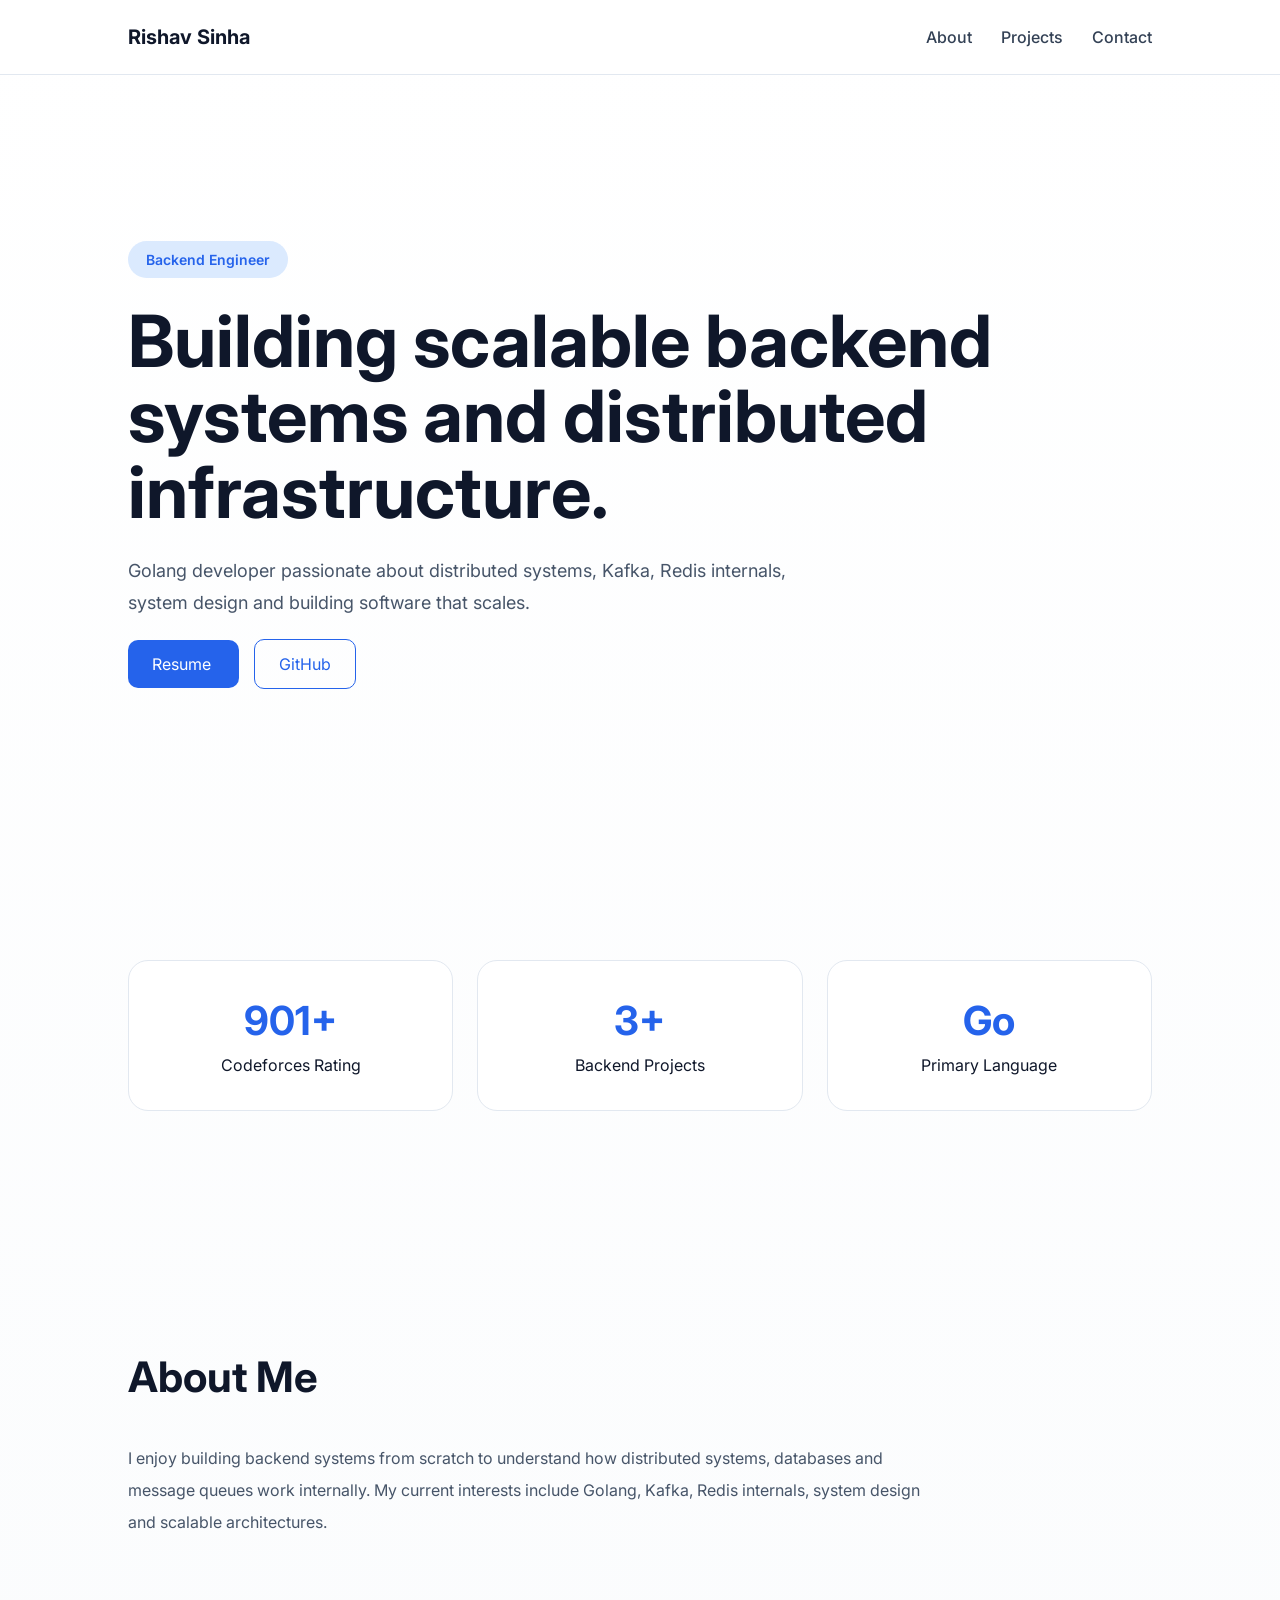
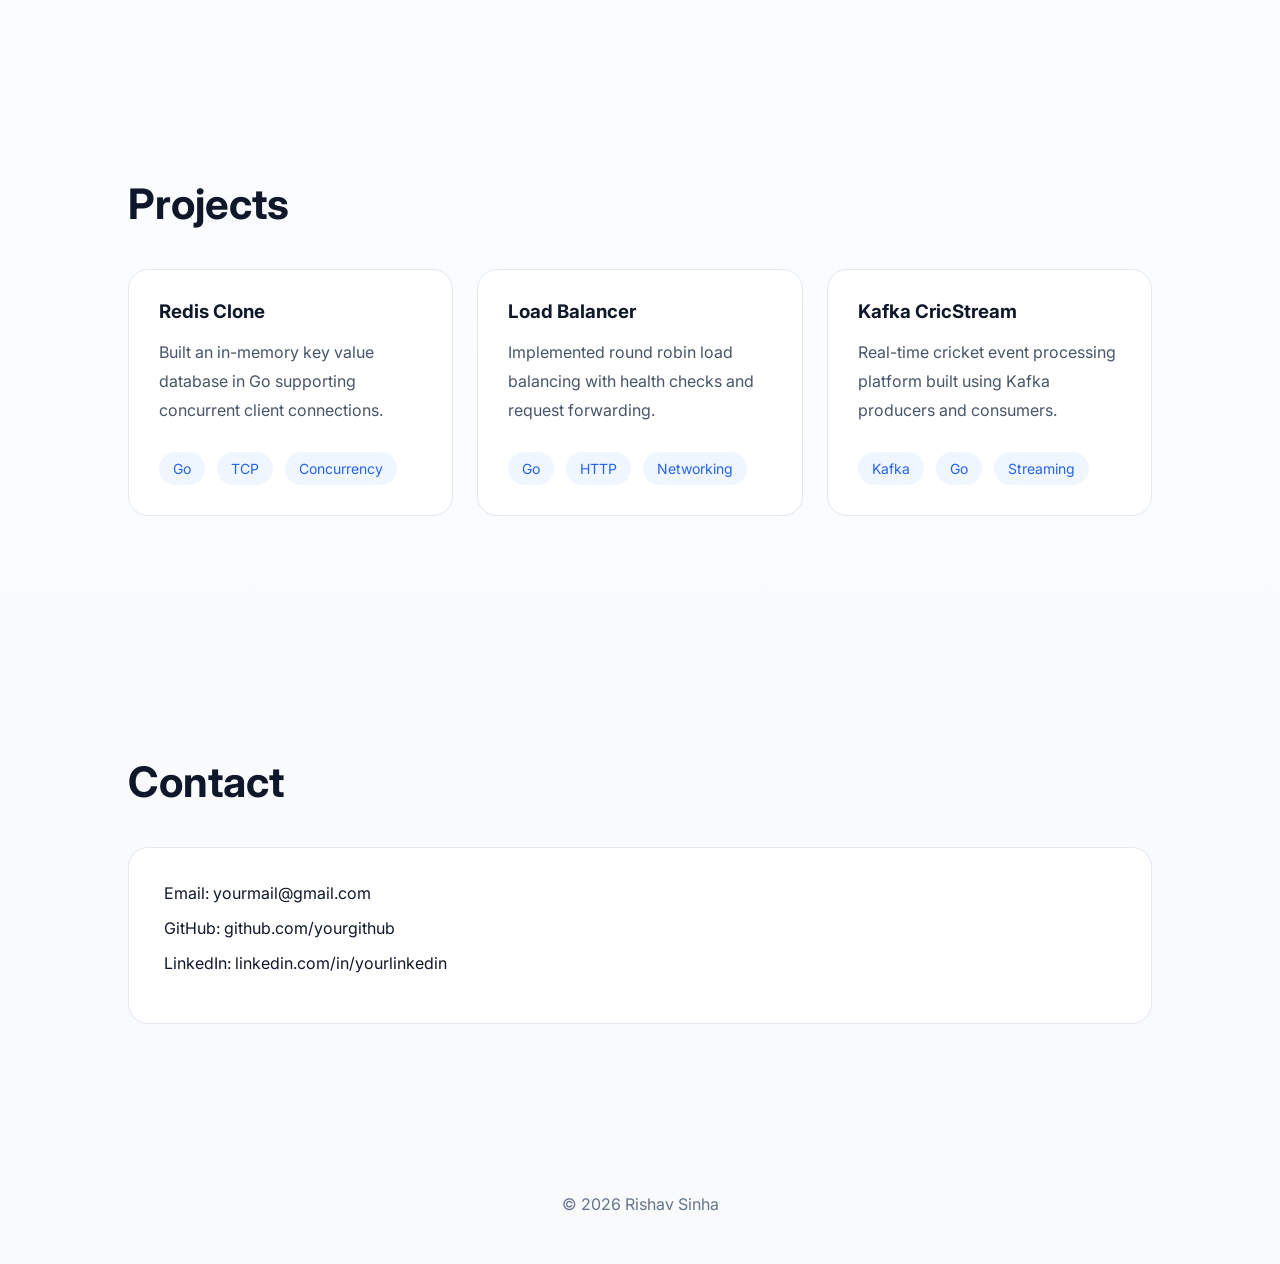
==== index.html @ 4cbdc3ea "Add base portfolio design" ====
<!DOCTYPE html>
<html lang="en">

<head>
    <meta charset="UTF-8">
    <meta name="viewport" content="width=device-width, initial-scale=1.0">

    <title>Rishav Sinha | Backend Engineer</title>

    <link rel="stylesheet" href="style.css">

    <link href="https://fonts.googleapis.com/css2?family=Inter:wght@300;400;500;600;700;800&display=swap"
        rel="stylesheet">
</head>

<body>

    <nav>
        <div class="logo">
            Rishav Sinha
        </div>

        <div class="nav-links">
            <a href="#about">About</a>
            <a href="#projects">Projects</a>
            <a href="#contact">Contact</a>
        </div>
    </nav>

    <section class="hero">

        <div class="badge">
            Backend Engineer
        </div>

        <h1>
            Building scalable backend systems and distributed infrastructure.
        </h1>

        <p>
            Golang developer passionate about distributed systems,
            Kafka, Redis internals, system design and building
            software that scales.
        </p>

        <div class="hero-buttons">

            <a href="resume.pdf" target="_blank" class="primary-btn">
                Resume
            </a>

            <a href="https://github.com/YOUR_GITHUB" target="_blank" class="secondary-btn">
                GitHub
            </a>

        </div>

    </section>

    <section class="stats">

        <div class="stat-card">
            <h3>901+</h3>
            <p>Codeforces Rating</p>
        </div>

        <div class="stat-card">
            <h3>3+</h3>
            <p>Backend Projects</p>
        </div>

        <div class="stat-card">
            <h3>Go</h3>
            <p>Primary Language</p>
        </div>

    </section>

    <section id="about">

        <h2>About Me</h2>

        <p class="section-text">

            I enjoy building backend systems from scratch to understand
            how distributed systems, databases and message queues work
            internally.

            My current interests include Golang, Kafka,
            Redis internals, system design and scalable architectures.

        </p>

    </section>

    <section id="projects">

        <h2>Projects</h2>

        <div class="projects-grid">

            <div class="project">

                <h3>Redis Clone</h3>

                <p>
                    Built an in-memory key value database in Go
                    supporting concurrent client connections.
                </p>

                <div class="tags">
                    <span>Go</span>
                    <span>TCP</span>
                    <span>Concurrency</span>
                </div>

            </div>

            <div class="project">

                <h3>Load Balancer</h3>

                <p>
                    Implemented round robin load balancing with
                    health checks and request forwarding.
                </p>

                <div class="tags">
                    <span>Go</span>
                    <span>HTTP</span>
                    <span>Networking</span>
                </div>

            </div>

            <div class="project">

                <h3>Kafka CricStream</h3>

                <p>
                    Real-time cricket event processing platform
                    built using Kafka producers and consumers.
                </p>

                <div class="tags">
                    <span>Kafka</span>
                    <span>Go</span>
                    <span>Streaming</span>
                </div>

            </div>

        </div>

    </section>

    <section id="contact">

        <h2>Contact</h2>

        <div class="contact-box">

            <p>Email: yourmail@gmail.com</p>

            <p>
                GitHub:
                github.com/yourgithub
            </p>

            <p>
                LinkedIn:
                linkedin.com/in/yourlinkedin
            </p>

        </div>

    </section>

    <footer>

        <p>
            © 2026 Rishav Sinha
        </p>

    </footer>

    <script src="script.js"></script>

</body>

</html>
---- style.css ----
*{
    margin:0;
    padding:0;
    box-sizing:border-box;
}

html{
    scroll-behavior:smooth;
}

body{
    font-family:'Inter',sans-serif;

    background:
    linear-gradient(
        180deg,
        #ffffff 0%,
        #f8fafc 100%
    );

    color:#0f172a;
}

/* NAVBAR */

nav{
    display:flex;
    justify-content:space-between;
    align-items:center;

    padding:25px 10%;

    background:white;

    border-bottom:1px solid #e2e8f0;

    position:sticky;
    top:0;

    z-index:100;
}

.logo{
    font-size:20px;
    font-weight:700;
}

.nav-links a{
    text-decoration:none;
    color:#334155;

    margin-left:25px;

    font-weight:500;
}

.nav-links a:hover{
    color:#2563eb;
}

/* HERO */

.hero{
    min-height:85vh;

    display:flex;
    flex-direction:column;
    justify-content:center;

    padding:0 10%;
}

.badge{
    width:fit-content;

    background:#dbeafe;

    color:#2563eb;

    padding:10px 18px;

    border-radius:999px;

    font-size:14px;

    font-weight:600;
}

.hero h1{
    font-size:72px;

    line-height:1.05;

    max-width:900px;

    margin-top:25px;
}

.hero p{
    margin-top:25px;

    max-width:700px;

    line-height:1.8;

    color:#475569;

    font-size:18px;
}

.hero-buttons{
    margin-top:35px;
}

.primary-btn{
    text-decoration:none;

    background:#2563eb;

    color:white;

    padding:14px 24px;

    border-radius:10px;

    margin-right:15px;
}

.primary-btn:hover{
    background:#1d4ed8;
}

.secondary-btn{
    text-decoration:none;

    color:#2563eb;

    border:1px solid #2563eb;

    padding:14px 24px;

    border-radius:10px;
}

/* SECTIONS */

section{
    padding:120px 10%;
}

h2{
    font-size:42px;

    margin-bottom:40px;
}

.section-text{
    max-width:800px;

    line-height:2;

    color:#475569;
}

/* STATS */

.stats{
    display:grid;

    grid-template-columns:
    repeat(auto-fit,minmax(250px,1fr));

    gap:24px;
}

.stat-card{
    background:white;

    padding:35px;

    border-radius:20px;

    border:1px solid #e2e8f0;

    text-align:center;
}

.stat-card h3{
    font-size:40px;

    margin-bottom:10px;

    color:#2563eb;
}

/* PROJECTS */

.projects-grid{
    display:grid;

    grid-template-columns:
    repeat(auto-fit,minmax(320px,1fr));

    gap:24px;
}

.project{
    background:white;

    padding:30px;

    border-radius:20px;

    border:1px solid #e2e8f0;

    transition:.3s;
}

.project:hover{
    transform:translateY(-6px);

    box-shadow:
    0 20px 40px rgba(0,0,0,.08);
}

.project h3{
    margin-bottom:15px;
}

.project p{
    color:#475569;

    line-height:1.8;
}

.tags{
    margin-top:20px;
}

.tags span{
    display:inline-block;

    background:#eff6ff;

    color:#2563eb;

    padding:8px 14px;

    border-radius:999px;

    margin-right:8px;

    margin-top:8px;

    font-size:14px;
}

/* CONTACT */

.contact-box{
    background:white;

    border:1px solid #e2e8f0;

    border-radius:20px;

    padding:35px;
}

.contact-box p{
    margin-bottom:15px;
}

/* FOOTER */

footer{
    text-align:center;

    padding:50px;

    color:#64748b;
}
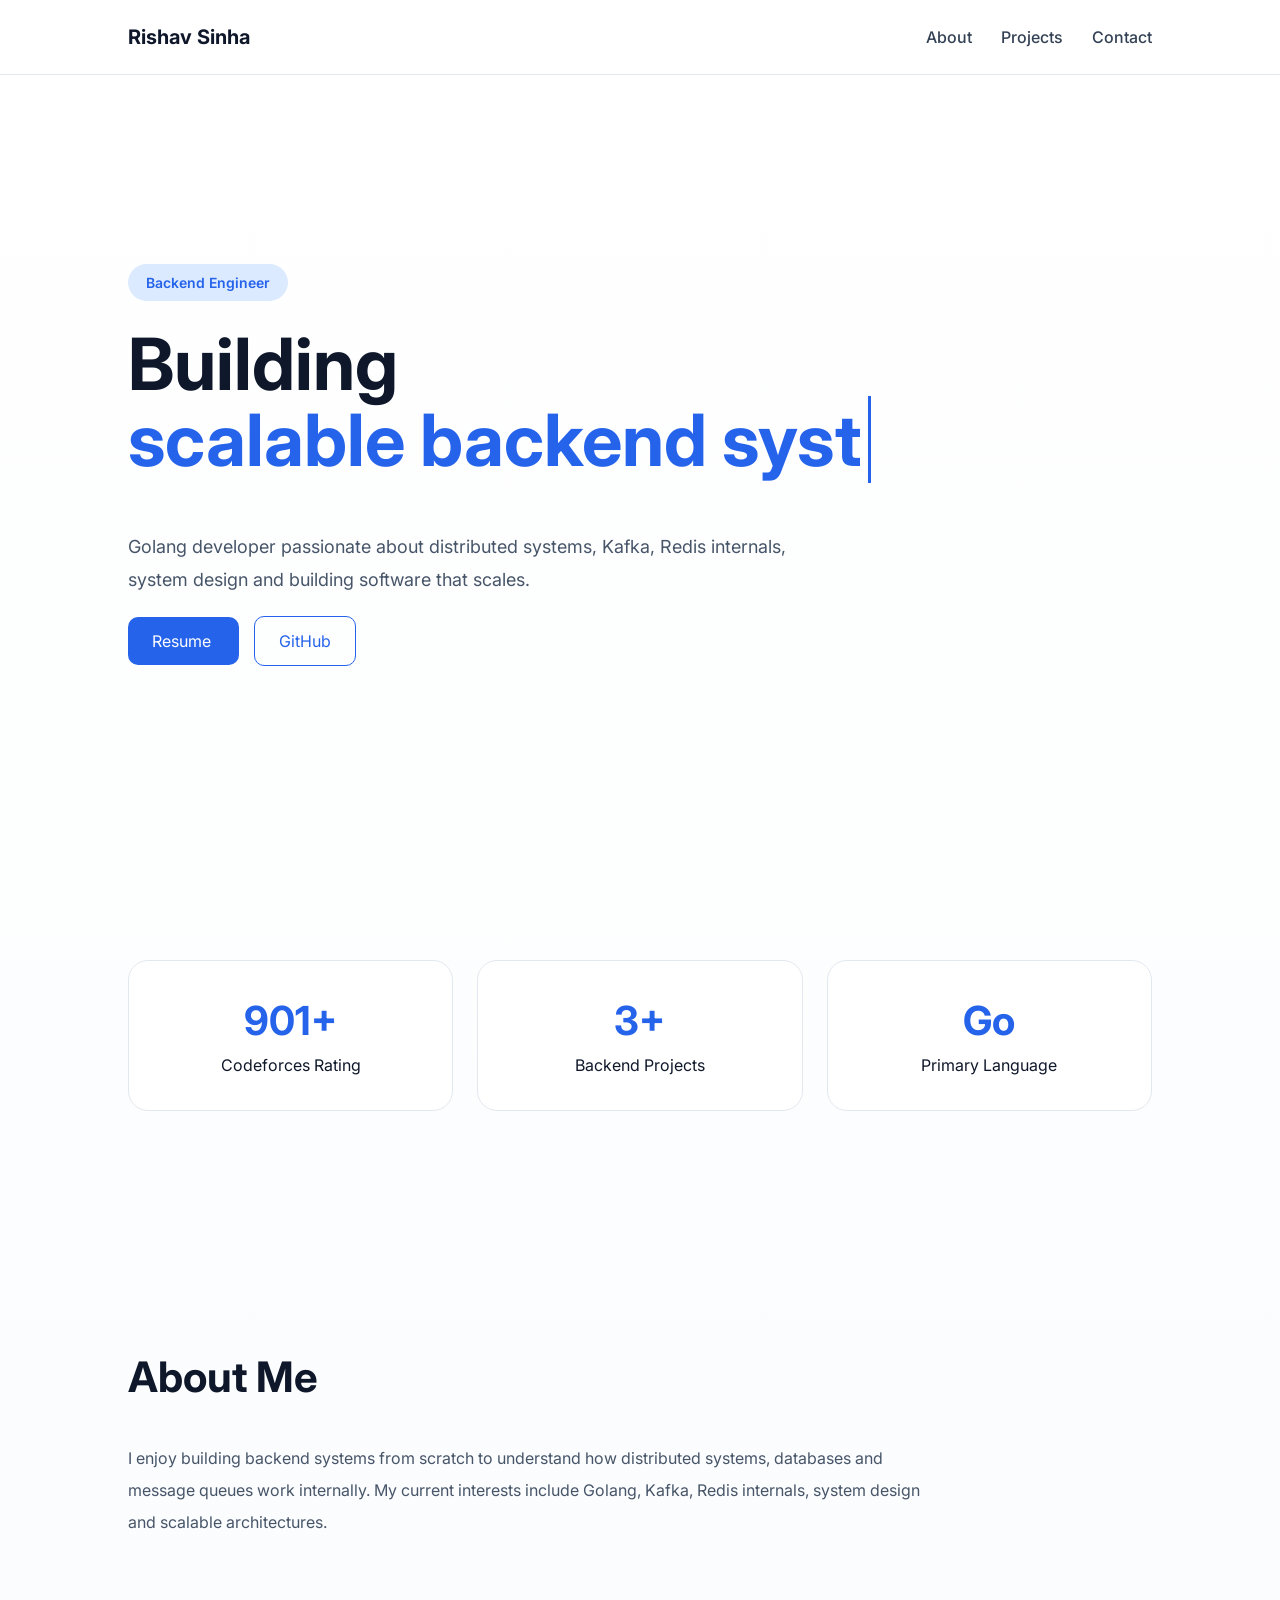
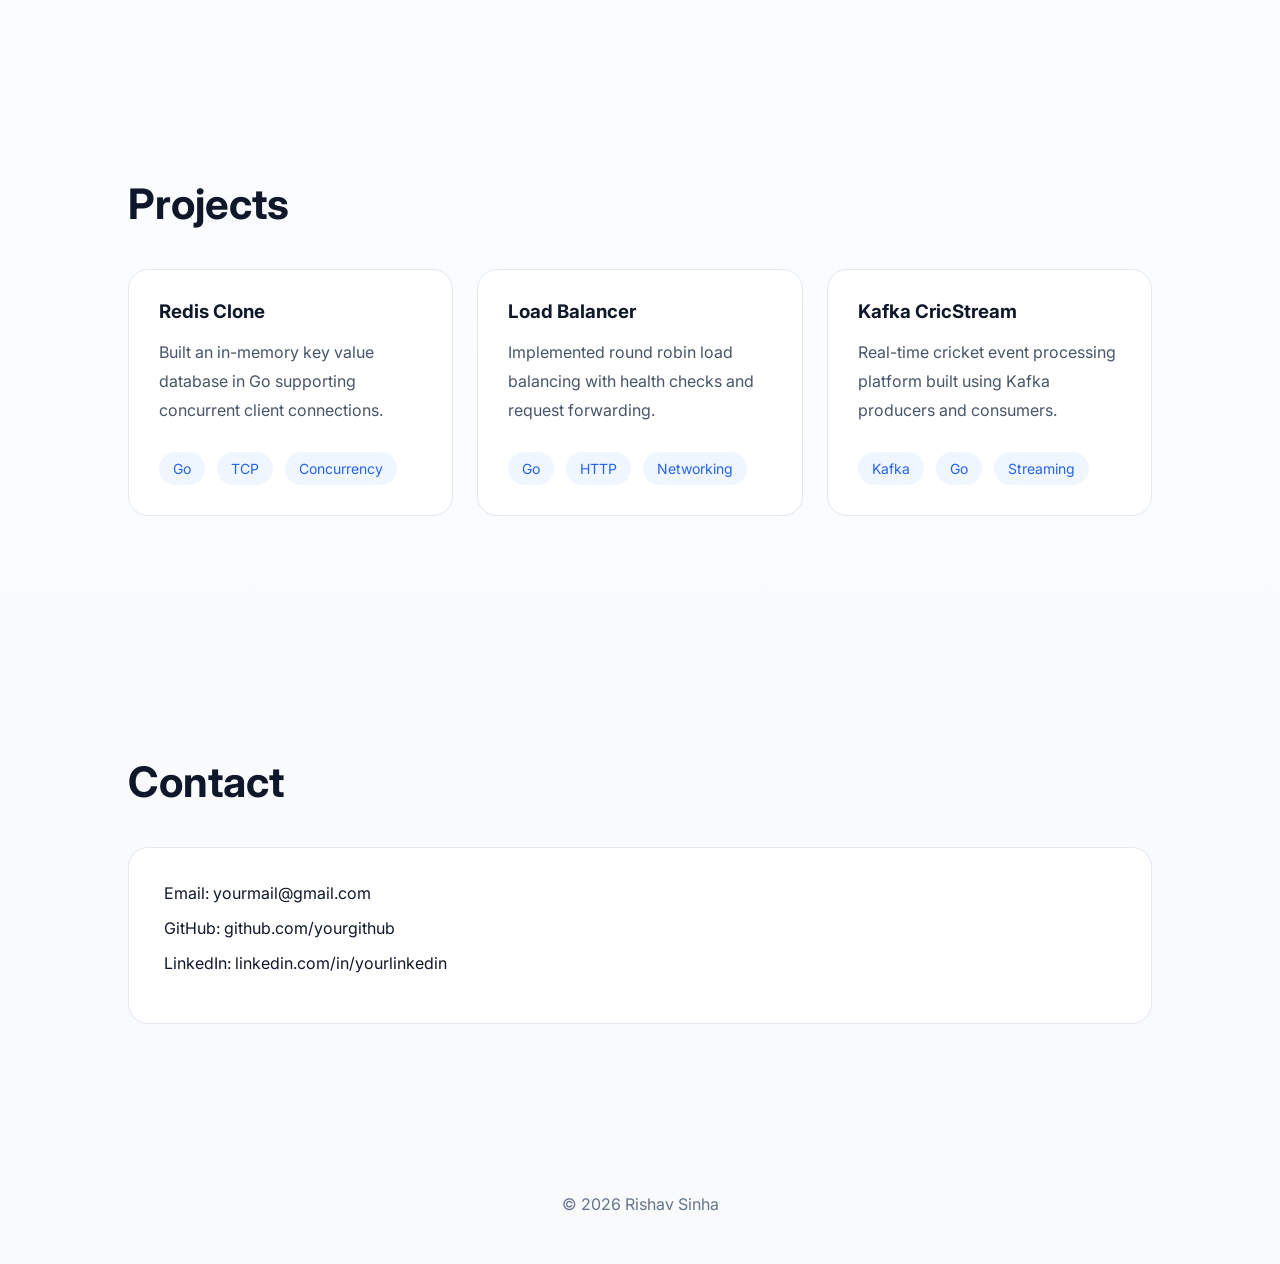
==== commit 6adff35d: "Add typing animations on the heading" ====
--- a/index.html
+++ b/index.html
@@ -16,6 +16,7 @@
 <body>
 
     <nav>
+
         <div class="logo">
             Rishav Sinha
         </div>
@@ -25,6 +26,7 @@
             <a href="#projects">Projects</a>
             <a href="#contact">Contact</a>
         </div>
+
     </nav>
 
     <section class="hero">
@@ -34,7 +36,9 @@
         </div>
 
         <h1>
-            Building scalable backend systems and distributed infrastructure.
+            Building
+            <br>
+            <span id="typing"></span>
         </h1>
 
         <p>
@@ -45,11 +49,15 @@
 
         <div class="hero-buttons">
 
-            <a href="resume.pdf" target="_blank" class="primary-btn">
+            <a href="resume.pdf"
+                target="_blank"
+                class="primary-btn">
                 Resume
             </a>
 
-            <a href="https://github.com/YOUR_GITHUB" target="_blank" class="secondary-btn">
+            <a href="https://github.com/YOUR_GITHUB"
+                target="_blank"
+                class="secondary-btn">
                 GitHub
             </a>
 
@@ -81,14 +89,12 @@
         <h2>About Me</h2>
 
         <p class="section-text">
-
             I enjoy building backend systems from scratch to understand
             how distributed systems, databases and message queues work
             internally.
 
             My current interests include Golang, Kafka,
             Redis internals, system design and scalable architectures.
-
         </p>
 
     </section>
--- a/style.css
+++ b/style.css
@@ -91,9 +91,27 @@
 
     line-height:1.05;
 
-    max-width:900px;
+    max-width:1000px;
 
     margin-top:25px;
+
+    min-height:180px;
+}
+
+#typing{
+    color:#2563eb;
+
+    border-right:3px solid #2563eb;
+
+    padding-right:6px;
+
+    animation:blink .7s infinite;
+}
+
+@keyframes blink{
+    50%{
+        border-color:transparent;
+    }
 }
 
 .hero p{
@@ -142,7 +160,7 @@
     border-radius:10px;
 }
 
-/* SECTIONS */
+/* SECTION */
 
 section{
     padding:120px 10%;
@@ -186,11 +204,11 @@
 }
 
 .stat-card h3{
+    color:#2563eb;
+
     font-size:40px;
 
     margin-bottom:10px;
-
-    color:#2563eb;
 }
 
 /* PROJECTS */
@@ -228,9 +246,9 @@
 }
 
 .project p{
+    line-height:1.8;
+
     color:#475569;
-
-    line-height:1.8;
 }
 
 .tags{
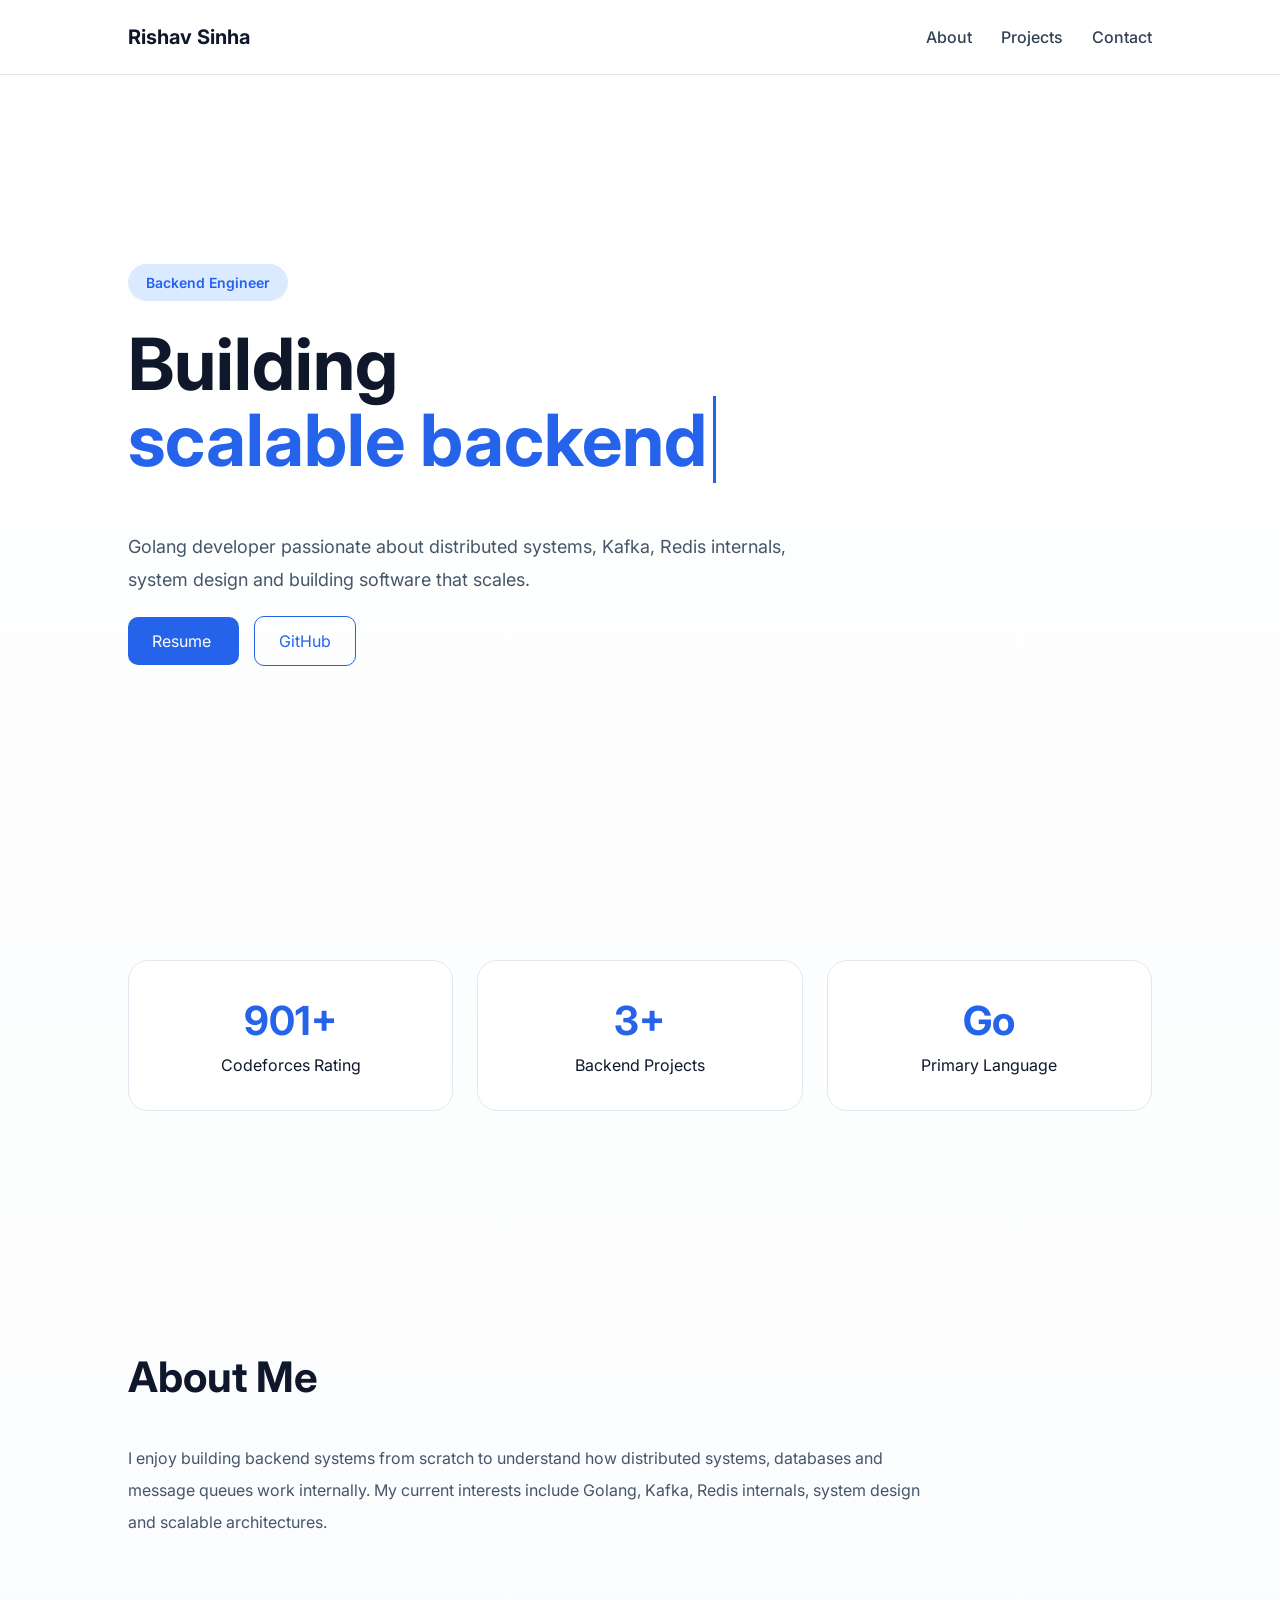
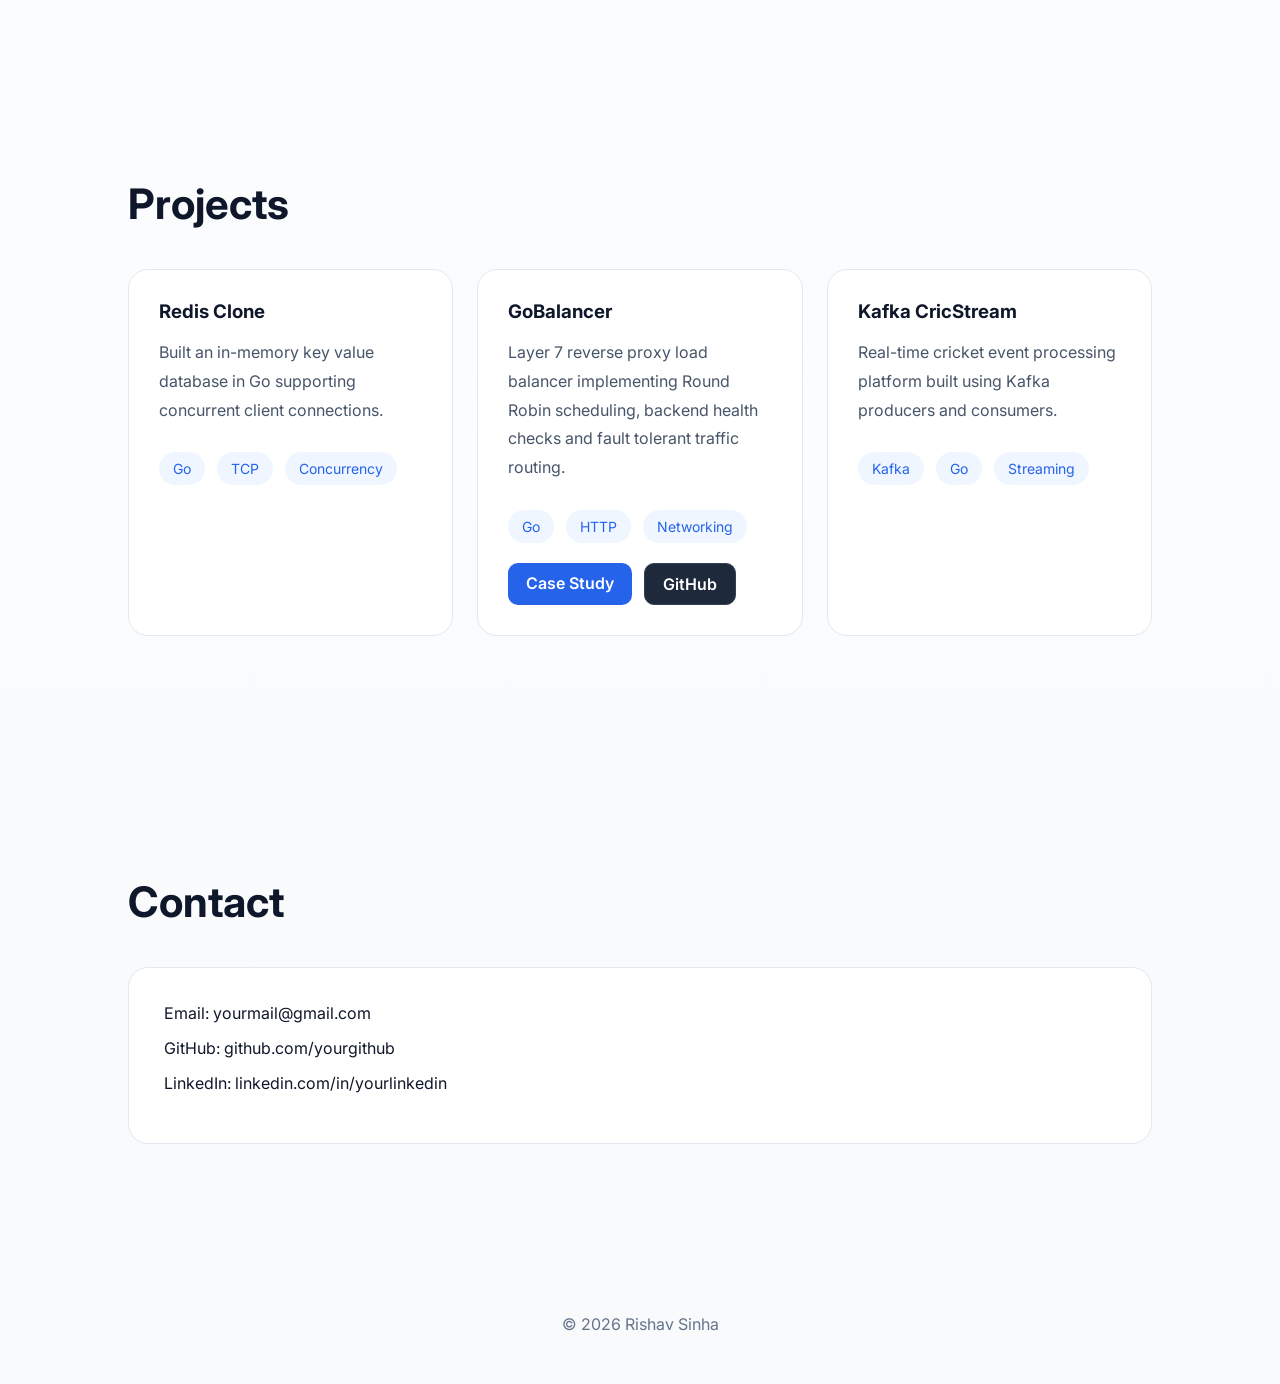
==== commit 652da1ae: "Add gobalancer initial description" ====
--- a/index.html
+++ b/index.html
@@ -124,19 +124,35 @@
 
             <div class="project">
 
-                <h3>Load Balancer</h3>
-
+                <h3>GoBalancer</h3>
+            
                 <p>
-                    Implemented round robin load balancing with
-                    health checks and request forwarding.
+                    Layer 7 reverse proxy load balancer implementing
+                    Round Robin scheduling, backend health checks and
+                    fault tolerant traffic routing.
                 </p>
-
+            
                 <div class="tags">
                     <span>Go</span>
                     <span>HTTP</span>
                     <span>Networking</span>
                 </div>
-
+            
+                <div class="project-buttons">
+            
+                    <a href="projects/gobalancer.html"
+                       class="project-btn">
+                        Case Study
+                    </a>
+            
+                    <a href="https://github.com/RishavSinha20/gobalancer"
+                       target="_blank"
+                       class="project-btn secondary">
+                        GitHub
+                    </a>
+            
+                </div>
+            
             </div>
 
             <div class="project">
--- a/style.css
+++ b/style.css
@@ -297,4 +297,74 @@
     padding:50px;
 
     color:#64748b;
+}
+.project-buttons{
+    display:flex;
+    gap:12px;
+    margin-top:20px;
+}
+
+.project-btn{
+    padding:10px 18px;
+    border-radius:10px;
+    text-decoration:none;
+    font-weight:600;
+    transition:0.3s;
+    background:#2563eb;
+    color:white;
+}
+
+.project-btn:hover{
+    transform:translateY(-2px);
+}
+
+.project-btn.secondary{
+    background:#1e293b;
+    border:1px solid #334155;
+}
+.architecture {
+    margin-top: 40px;
+    text-align: center;
+}
+
+.node {
+    display: inline-block;
+    padding: 16px 32px;
+    border-radius: 14px;
+    background: #f3f6ff;
+    margin: 10px;
+    font-weight: 600;
+}
+
+.arrow {
+    font-size: 2rem;
+    margin: 10px 0;
+}
+
+.backend-container {
+    display: flex;
+    justify-content: center;
+    gap: 20px;
+    flex-wrap: wrap;
+}
+
+.features-grid {
+    display: grid;
+    grid-template-columns: repeat(auto-fit,minmax(200px,1fr));
+    gap: 20px;
+    margin-top: 30px;
+}
+
+.feature-card {
+    padding: 20px;
+    background: #f3f6ff;
+    border-radius: 16px;
+    text-align: center;
+    font-weight: 600;
+}
+
+.flow {
+    max-width: 800px;
+    margin: 20px auto;
+    line-height: 2;
 }
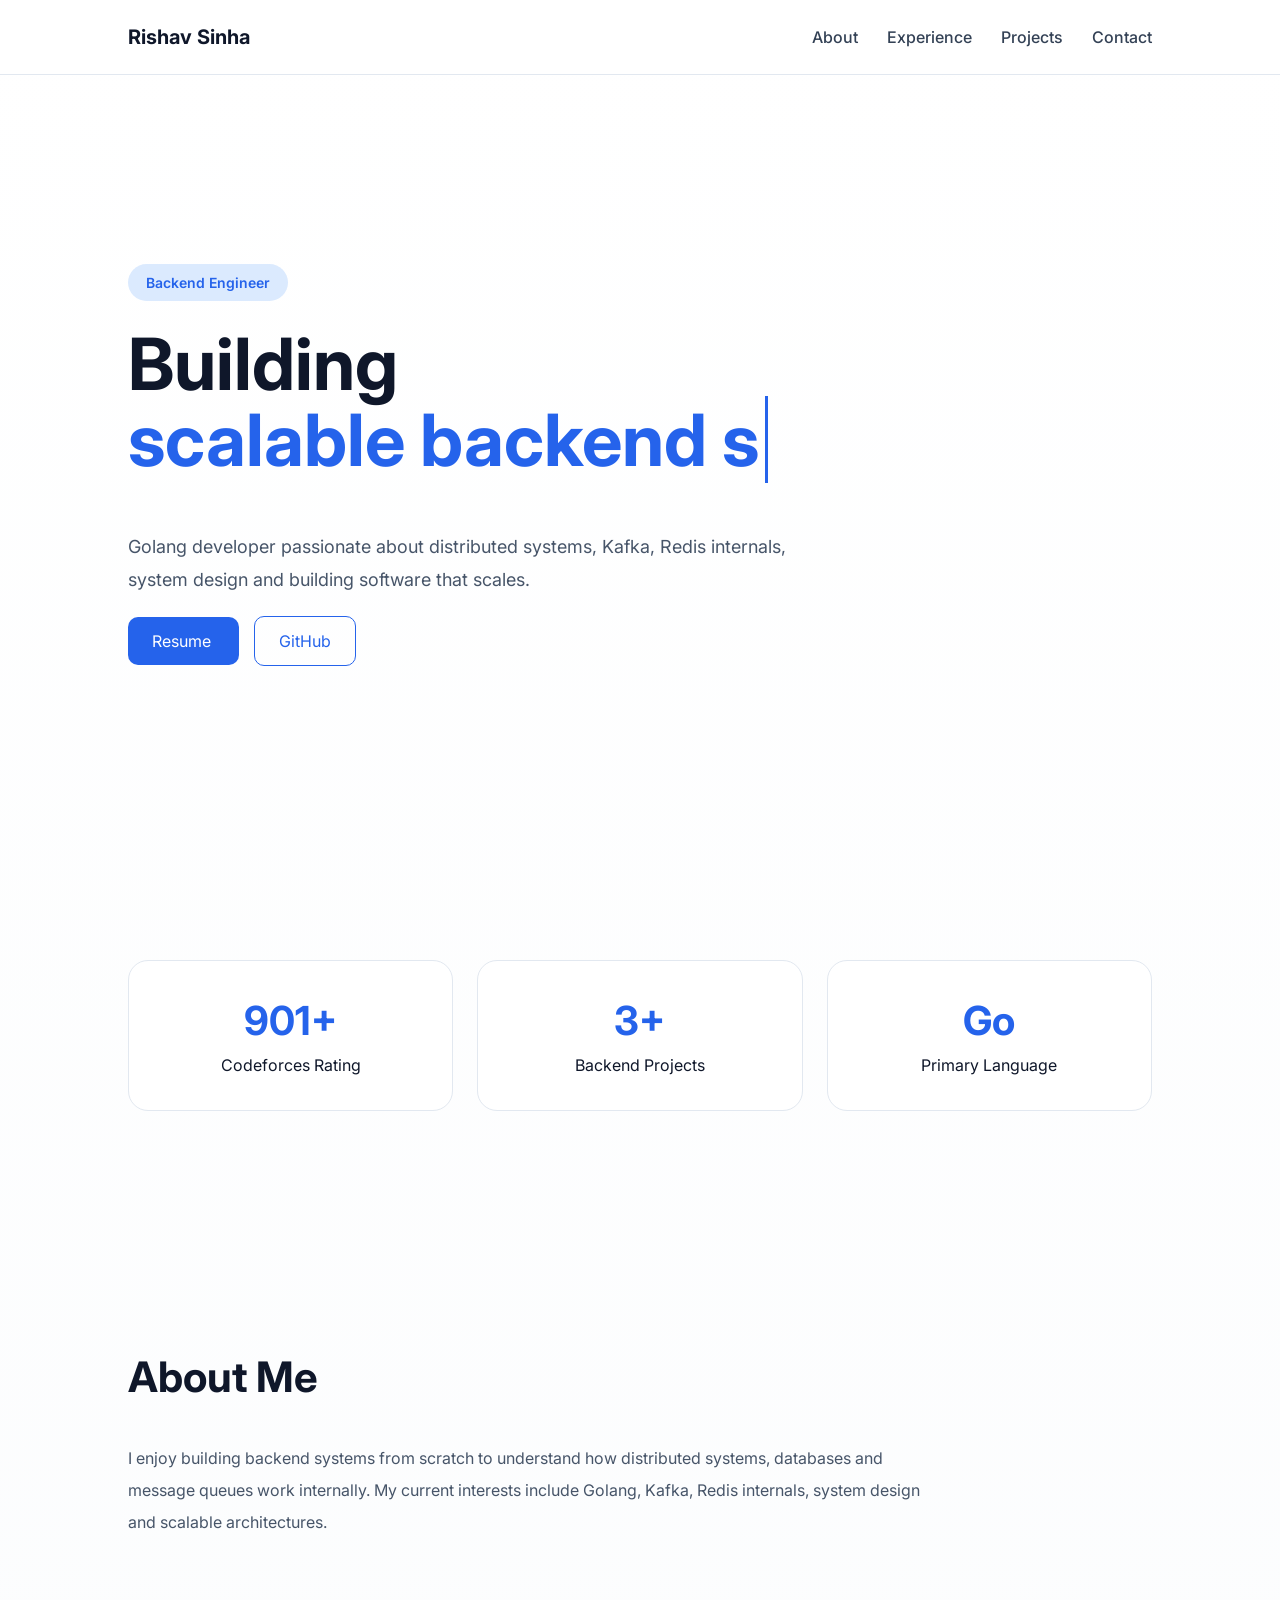
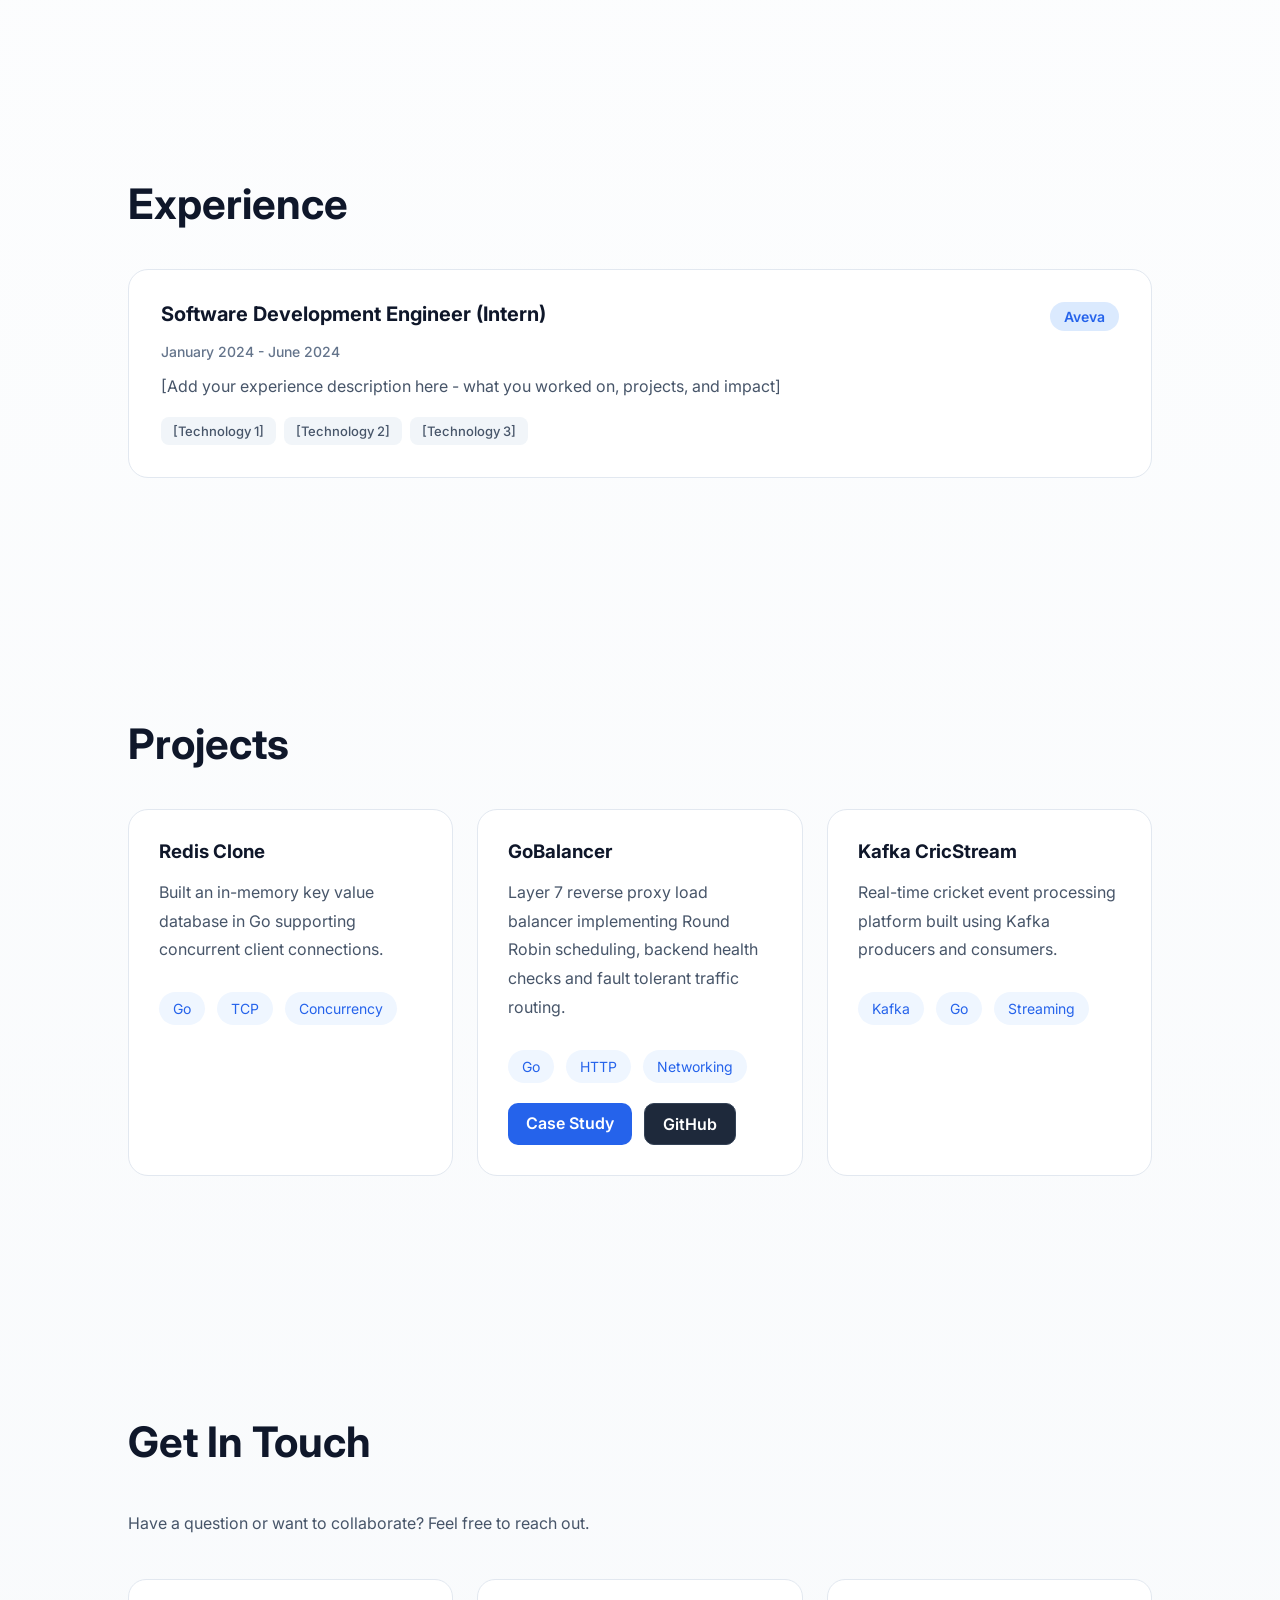
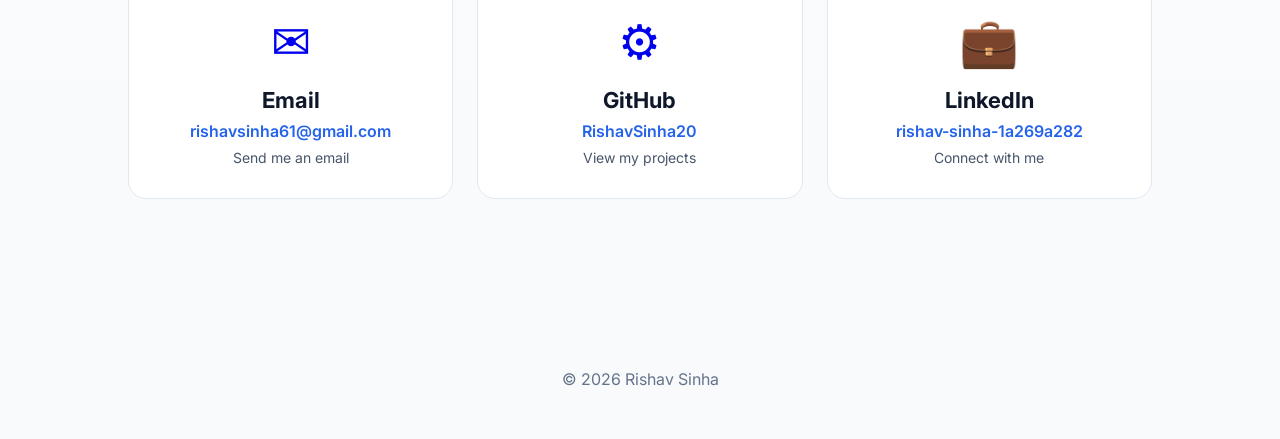
==== commit e54b6fb8: "Added case study enhancements" ====
--- a/index.html
+++ b/index.html
@@ -23,6 +23,7 @@
 
         <div class="nav-links">
             <a href="#about">About</a>
+            <a href="#experience">Experience</a>
             <a href="#projects">Projects</a>
             <a href="#contact">Contact</a>
         </div>
@@ -55,7 +56,7 @@
                 Resume
             </a>
 
-            <a href="https://github.com/YOUR_GITHUB"
+            <a href="https://github.com/RishavSinha20"
                 target="_blank"
                 class="secondary-btn">
                 GitHub
@@ -96,6 +97,37 @@
             My current interests include Golang, Kafka,
             Redis internals, system design and scalable architectures.
         </p>
+
+    </section>
+
+    <section id="experience">
+
+        <h2>Experience</h2>
+
+        <div class="experience-grid">
+
+            <div class="experience-card">
+
+                <div class="experience-header">
+                    <h3>Software Development Engineer (Intern)</h3>
+                    <span class="experience-company">Aveva</span>
+                </div>
+
+                <p class="experience-duration">January 2024 - June 2024</p>
+
+                <p class="experience-description">
+                    [Add your experience description here - what you worked on, projects, and impact]
+                </p>
+
+                <div class="experience-tags">
+                    <span class="exp-tag">[Technology 1]</span>
+                    <span class="exp-tag">[Technology 2]</span>
+                    <span class="exp-tag">[Technology 3]</span>
+                </div>
+
+            </div>
+
+        </div>
 
     </section>
 
@@ -178,21 +210,34 @@
 
     <section id="contact">
 
-        <h2>Contact</h2>
-
-        <div class="contact-box">
-
-            <p>Email: yourmail@gmail.com</p>
-
-            <p>
-                GitHub:
-                github.com/yourgithub
-            </p>
-
-            <p>
-                LinkedIn:
-                linkedin.com/in/yourlinkedin
-            </p>
+        <h2>Get In Touch</h2>
+
+        <p class="section-text" style="margin-bottom: 40px;">
+            Have a question or want to collaborate? Feel free to reach out.
+        </p>
+
+        <div class="contact-grid">
+
+            <a href="mailto:rishavsinha61@gmail.com" class="contact-card email-card">
+                <div class="contact-icon">✉</div>
+                <h3>Email</h3>
+                <p class="contact-link">rishavsinha61@gmail.com</p>
+                <p class="contact-cta">Send me an email</p>
+            </a>
+
+            <a href="https://github.com/RishavSinha20" target="_blank" class="contact-card github-card">
+                <div class="contact-icon">⚙</div>
+                <h3>GitHub</h3>
+                <p class="contact-link">RishavSinha20</p>
+                <p class="contact-cta">View my projects</p>
+            </a>
+
+            <a href="https://www.linkedin.com/in/rishav-sinha-1a269a282/" target="_blank" class="contact-card linkedin-card">
+                <div class="contact-icon">💼</div>
+                <h3>LinkedIn</h3>
+                <p class="contact-link">rishav-sinha-1a269a282</p>
+                <p class="contact-cta">Connect with me</p>
+            </a>
 
         </div>
 
--- a/style.css
+++ b/style.css
@@ -98,7 +98,34 @@
     min-height:180px;
 }
 
+.case-study-hero h1{
+    min-height:auto;
+}
+
+.case-study-hero{
+    min-height:auto;
+    padding:90px 10% 70px;
+}
+
+.case-study-hero .why-layout{
+    margin-top:30px;
+}
+
+.case-study-hero .hero-buttons{
+    margin-top:28px;
+}
+
 #typing{
+    color:#2563eb;
+
+    border-right:3px solid #2563eb;
+
+    padding-right:6px;
+
+    animation:blink .7s infinite;
+}
+
+#typing-project{
     color:#2563eb;
 
     border-right:3px solid #2563eb;
@@ -180,6 +207,31 @@
     color:#475569;
 }
 
+.why-layout {
+    display: grid;
+    grid-template-columns: minmax(0, 1.25fr) minmax(240px, 0.75fr);
+    gap: 36px;
+    align-items: center;
+}
+
+.why-layout .section-text {
+    max-width: none;
+}
+
+.why-image-wrap {
+    background: linear-gradient(180deg, #f8fbff 0%, #eef5ff 100%);
+    border: 1px solid #dbeafe;
+    border-radius: 20px;
+    padding: 20px;
+    box-shadow: 0 12px 28px rgba(37, 99, 235, 0.12);
+}
+
+.why-image {
+    display: block;
+    width: 100%;
+    height: auto;
+}
+
 /* STATS */
 
 .stats{
@@ -273,20 +325,168 @@
     font-size:14px;
 }
 
+/* EXPERIENCE */
+
+.experience-grid {
+    display: grid;
+    grid-template-columns: 1fr;
+    gap: 24px;
+    margin-top: 30px;
+}
+
+.experience-card {
+    background: white;
+    padding: 32px;
+    border-radius: 20px;
+    border: 1px solid #e2e8f0;
+    transition: 0.3s;
+}
+
+.experience-card:hover {
+    transform: translateY(-4px);
+    box-shadow: 0 16px 36px rgba(0, 0, 0, 0.08);
+}
+
+.experience-header {
+    display: flex;
+    justify-content: space-between;
+    align-items: flex-start;
+    margin-bottom: 12px;
+    gap: 16px;
+}
+
+.experience-header h3 {
+    font-size: 20px;
+    color: #0f172a;
+    margin: 0;
+}
+
+.experience-company {
+    background: #dbeafe;
+    color: #2563eb;
+    padding: 6px 14px;
+    border-radius: 999px;
+    font-size: 14px;
+    font-weight: 600;
+    white-space: nowrap;
+}
+
+.experience-duration {
+    color: #64748b;
+    font-size: 14px;
+    font-weight: 500;
+    margin-bottom: 12px;
+}
+
+.experience-description {
+    color: #475569;
+    line-height: 1.8;
+    margin-bottom: 16px;
+}
+
+.experience-tags {
+    display: flex;
+    flex-wrap: wrap;
+    gap: 8px;
+}
+
+.exp-tag {
+    display: inline-block;
+    background: #f1f5f9;
+    color: #475569;
+    padding: 6px 12px;
+    border-radius: 8px;
+    font-size: 13px;
+    font-weight: 500;
+}
+
 /* CONTACT */
 
-.contact-box{
-    background:white;
-
-    border:1px solid #e2e8f0;
-
-    border-radius:20px;
-
-    padding:35px;
-}
-
-.contact-box p{
-    margin-bottom:15px;
+.contact-grid {
+    display: grid;
+    grid-template-columns: repeat(auto-fit, minmax(280px, 1fr));
+    gap: 24px;
+    margin-top: 30px;
+}
+
+.contact-card {
+    background: white;
+    border: 1px solid #e2e8f0;
+    border-radius: 18px;
+    padding: 32px 28px;
+    text-decoration: none;
+    transition: all 0.3s ease;
+    cursor: pointer;
+    display: flex;
+    flex-direction: column;
+    align-items: center;
+    text-align: center;
+}
+
+.contact-card:hover {
+    transform: translateY(-6px);
+    box-shadow: 0 20px 40px rgba(0, 0, 0, 0.1);
+    border-color: #2563eb;
+}
+
+.contact-icon {
+    font-size: 48px;
+    margin-bottom: 16px;
+    display: block;
+}
+
+.contact-card h3 {
+    font-size: 22px;
+    color: #0f172a;
+    margin-bottom: 8px;
+}
+
+.contact-link {
+    font-weight: 600;
+    color: #2563eb;
+    font-size: 16px;
+    margin-bottom: 8px;
+}
+
+.contact-cta {
+    color: #475569;
+    font-size: 14px;
+    margin: 0;
+}
+
+.email-card:hover {
+    border-color: #10b981;
+}
+
+.email-card:hover .contact-icon {
+    transform: scale(1.1);
+}
+
+.github-card:hover {
+    border-color: #f59e0b;
+}
+
+.github-card:hover .contact-icon {
+    transform: scale(1.1);
+}
+
+.linkedin-card:hover {
+    border-color: #0ea5e9;
+}
+
+.linkedin-card:hover .contact-icon {
+    transform: scale(1.1);
+}
+
+.contact-box {
+    background: white;
+    border: 1px solid #e2e8f0;
+    border-radius: 20px;
+    padding: 35px;
+}
+
+.contact-box p {
+    margin-bottom: 15px;
 }
 
 /* FOOTER */
@@ -367,4 +567,319 @@
     max-width: 800px;
     margin: 20px auto;
     line-height: 2;
+}
+
+.case-grid {
+    display: grid;
+    grid-template-columns: repeat(auto-fit,minmax(250px,1fr));
+    gap: 20px;
+    margin-top: 30px;
+}
+
+.case-card {
+    background: white;
+    border: 1px solid #e2e8f0;
+    border-radius: 16px;
+    padding: 24px;
+}
+
+.case-card h3 {
+    margin-bottom: 12px;
+    font-size: 20px;
+}
+
+.case-card p {
+    color: #475569;
+    line-height: 1.8;
+}
+
+.decision-list {
+    display: grid;
+    grid-template-columns: repeat(auto-fit,minmax(280px,1fr));
+    gap: 20px;
+    margin-top: 25px;
+}
+
+.decision-card {
+    background: #f8fbff;
+    border: 1px solid #dbeafe;
+    border-radius: 16px;
+    padding: 24px;
+}
+
+.decision-card h3 {
+    margin-bottom: 12px;
+    font-size: 20px;
+    color: #1e3a8a;
+}
+
+.decision-card p {
+    color: #475569;
+    line-height: 1.8;
+}
+
+.implementation-diagram {
+    margin-top: 30px;
+    padding: 28px;
+    border: 1px solid #d9e2ec;
+    border-radius: 20px;
+    background: linear-gradient(180deg, #ffffff 0%, #f8fafc 100%);
+    display: flex;
+    align-items: stretch;
+    justify-content: center;
+    gap: 12px;
+    flex-wrap: wrap;
+}
+
+.impl-step {
+    width: 220px;
+    background: #ffffff;
+    border: 1px solid #dbeafe;
+    border-radius: 14px;
+    padding: 18px;
+}
+
+.impl-step h3 {
+    font-size: 18px;
+    color: #1e3a8a;
+    margin-bottom: 10px;
+}
+
+.impl-step p {
+    color: #475569;
+    line-height: 1.7;
+    font-size: 15px;
+}
+
+.impl-arrow {
+    width: 34px;
+    height: 2px;
+    background: #2563eb;
+    position: relative;
+    align-self: center;
+    flex: 0 0 34px;
+}
+
+.impl-arrow::after {
+    content: "";
+    position: absolute;
+    right: -2px;
+    top: -4px;
+    width: 10px;
+    height: 10px;
+    border-top: 2px solid #2563eb;
+    border-right: 2px solid #2563eb;
+    transform: rotate(45deg);
+}
+
+.media-grid {
+    display: grid;
+    grid-template-columns: repeat(auto-fit,minmax(260px,1fr));
+    gap: 20px;
+    margin-top: 25px;
+}
+
+.media-card {
+    background: #f8fafc;
+    border: 1px dashed #94a3b8;
+    border-radius: 16px;
+    padding: 24px;
+}
+
+.media-card h3 {
+    margin-bottom: 12px;
+    font-size: 18px;
+}
+
+.media-card p {
+    color: #475569;
+    line-height: 1.8;
+}
+
+.lifecycle-diagram {
+    margin-top: 30px;
+    padding: 30px;
+    border: 1px solid #d9e2ec;
+    border-radius: 22px;
+    background:
+        radial-gradient(circle at 10% 0%, #f8fbff 0%, #eef5ff 45%, #f8fafc 100%);
+    box-shadow: 0 14px 34px rgba(15, 23, 42, 0.08);
+}
+
+.lifecycle-rail {
+    display: flex;
+    align-items: center;
+    justify-content: center;
+    gap: 12px;
+    flex-wrap: wrap;
+}
+
+.step-box {
+    background: white;
+    border: 1px solid #d0dbe8;
+    border-radius: 14px;
+    padding: 16px 14px;
+    font-weight: 600;
+    color: #243b53;
+    text-align: center;
+    min-height: 72px;
+    width: 190px;
+    display: flex;
+    align-items: center;
+    justify-content: center;
+}
+
+.core-step {
+    background: linear-gradient(180deg, #ffffff 0%, #f8fbff 100%);
+}
+
+.decision-step {
+    border-color: #9fb3c8;
+    background: linear-gradient(180deg, #ffffff 0%, #edf2f7 100%);
+}
+
+.flow-arrow {
+    width: 42px;
+    height: 2px;
+    background: #486581;
+    position: relative;
+    flex: 0 0 42px;
+}
+
+.flow-arrow::after {
+    content: "";
+    position: absolute;
+    right: -2px;
+    top: -4px;
+    width: 10px;
+    height: 10px;
+    border-top: 2px solid #486581;
+    border-right: 2px solid #486581;
+    transform: rotate(45deg);
+}
+
+.branch-split {
+    margin: 14px auto 12px;
+    max-width: 430px;
+    display: grid;
+    grid-template-columns: 1fr 1fr;
+    gap: 16px;
+}
+
+.split-line {
+    height: 26px;
+    border-top: 2px solid #486581;
+}
+
+.split-line:first-child {
+    border-left: 2px solid #486581;
+    border-top-left-radius: 12px;
+}
+
+.split-line:last-child {
+    border-right: 2px solid #486581;
+    border-top-right-radius: 12px;
+}
+
+.branch-path {
+    display: flex;
+    align-items: center;
+    justify-content: center;
+    gap: 12px;
+    margin-top: 8px;
+    flex-wrap: wrap;
+}
+
+.success-box {
+    background: linear-gradient(180deg, #f0fdf4 0%, #dcfce7 100%);
+    border-color: #86efac;
+    color: #166534;
+}
+
+.retry-box {
+    background: linear-gradient(180deg, #fff7ed 0%, #ffedd5 100%);
+    border-color: #fdba74;
+    color: #9a3412;
+}
+
+.success-arrow {
+    background: #1f7a4f;
+}
+
+.success-arrow::after {
+    border-top-color: #1f7a4f;
+    border-right-color: #1f7a4f;
+}
+
+.retry-arrow {
+    background: #b45309;
+}
+
+.retry-arrow::after {
+    border-top-color: #b45309;
+    border-right-color: #b45309;
+}
+
+@media (max-width: 900px) {
+    .why-layout {
+        grid-template-columns: 1fr;
+    }
+
+    .why-image-wrap {
+        max-width: 420px;
+        width: 100%;
+        margin: 0 auto;
+    }
+
+    .implementation-diagram {
+        padding: 22px;
+        flex-direction: column;
+    }
+
+    .impl-step {
+        width: 100%;
+    }
+
+    .impl-arrow {
+        width: 2px;
+        height: 26px;
+        flex: 0 0 26px;
+        align-self: center;
+    }
+
+    .impl-arrow::after {
+        right: -4px;
+        top: 16px;
+        transform: rotate(135deg);
+    }
+
+    .lifecycle-diagram {
+        padding: 22px;
+    }
+
+    .flow-arrow {
+        width: 2px;
+        height: 26px;
+        flex: 0 0 26px;
+    }
+
+    .flow-arrow::after {
+        right: -4px;
+        top: 16px;
+        transform: rotate(135deg);
+    }
+
+    .lifecycle-rail,
+    .branch-path {
+        flex-direction: column;
+    }
+
+    .branch-split {
+        display: none;
+    }
+
+    .step-box {
+        width: 100%;
+        min-height: 66px;
+    }
 }
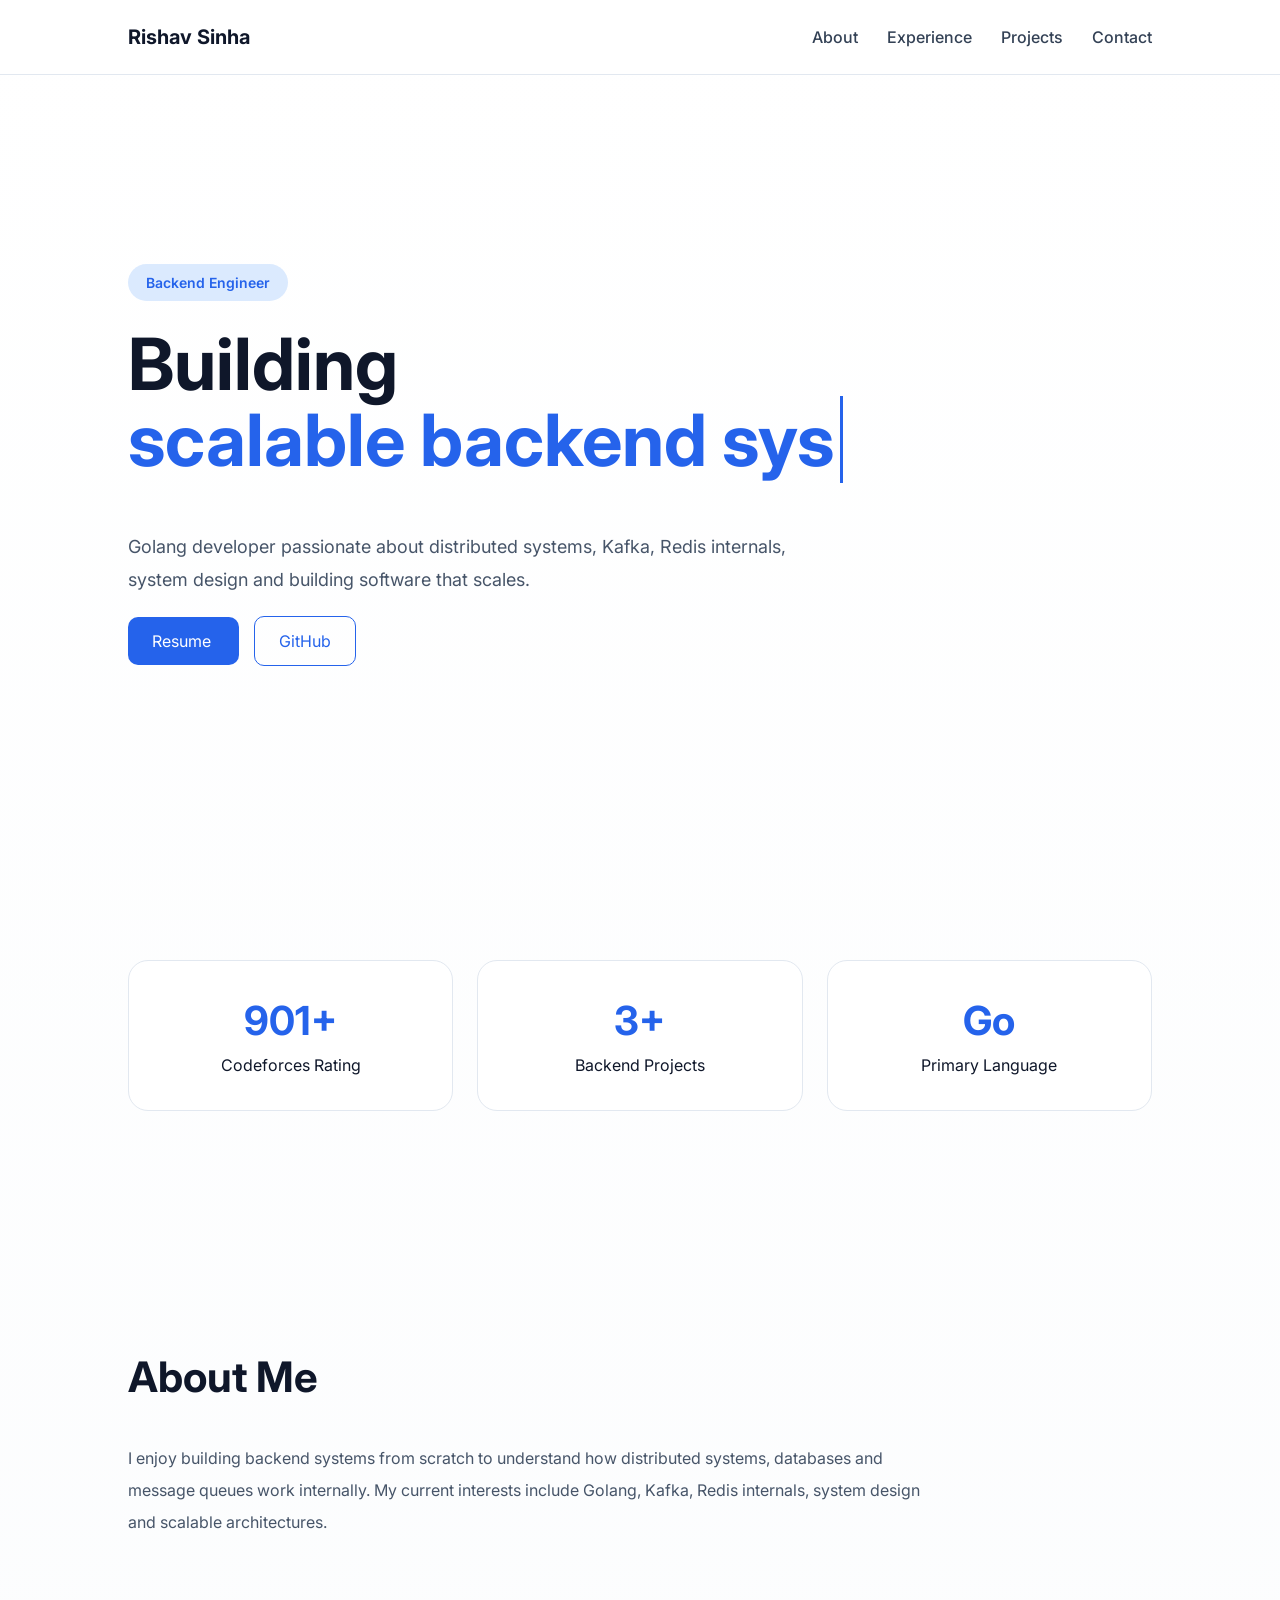
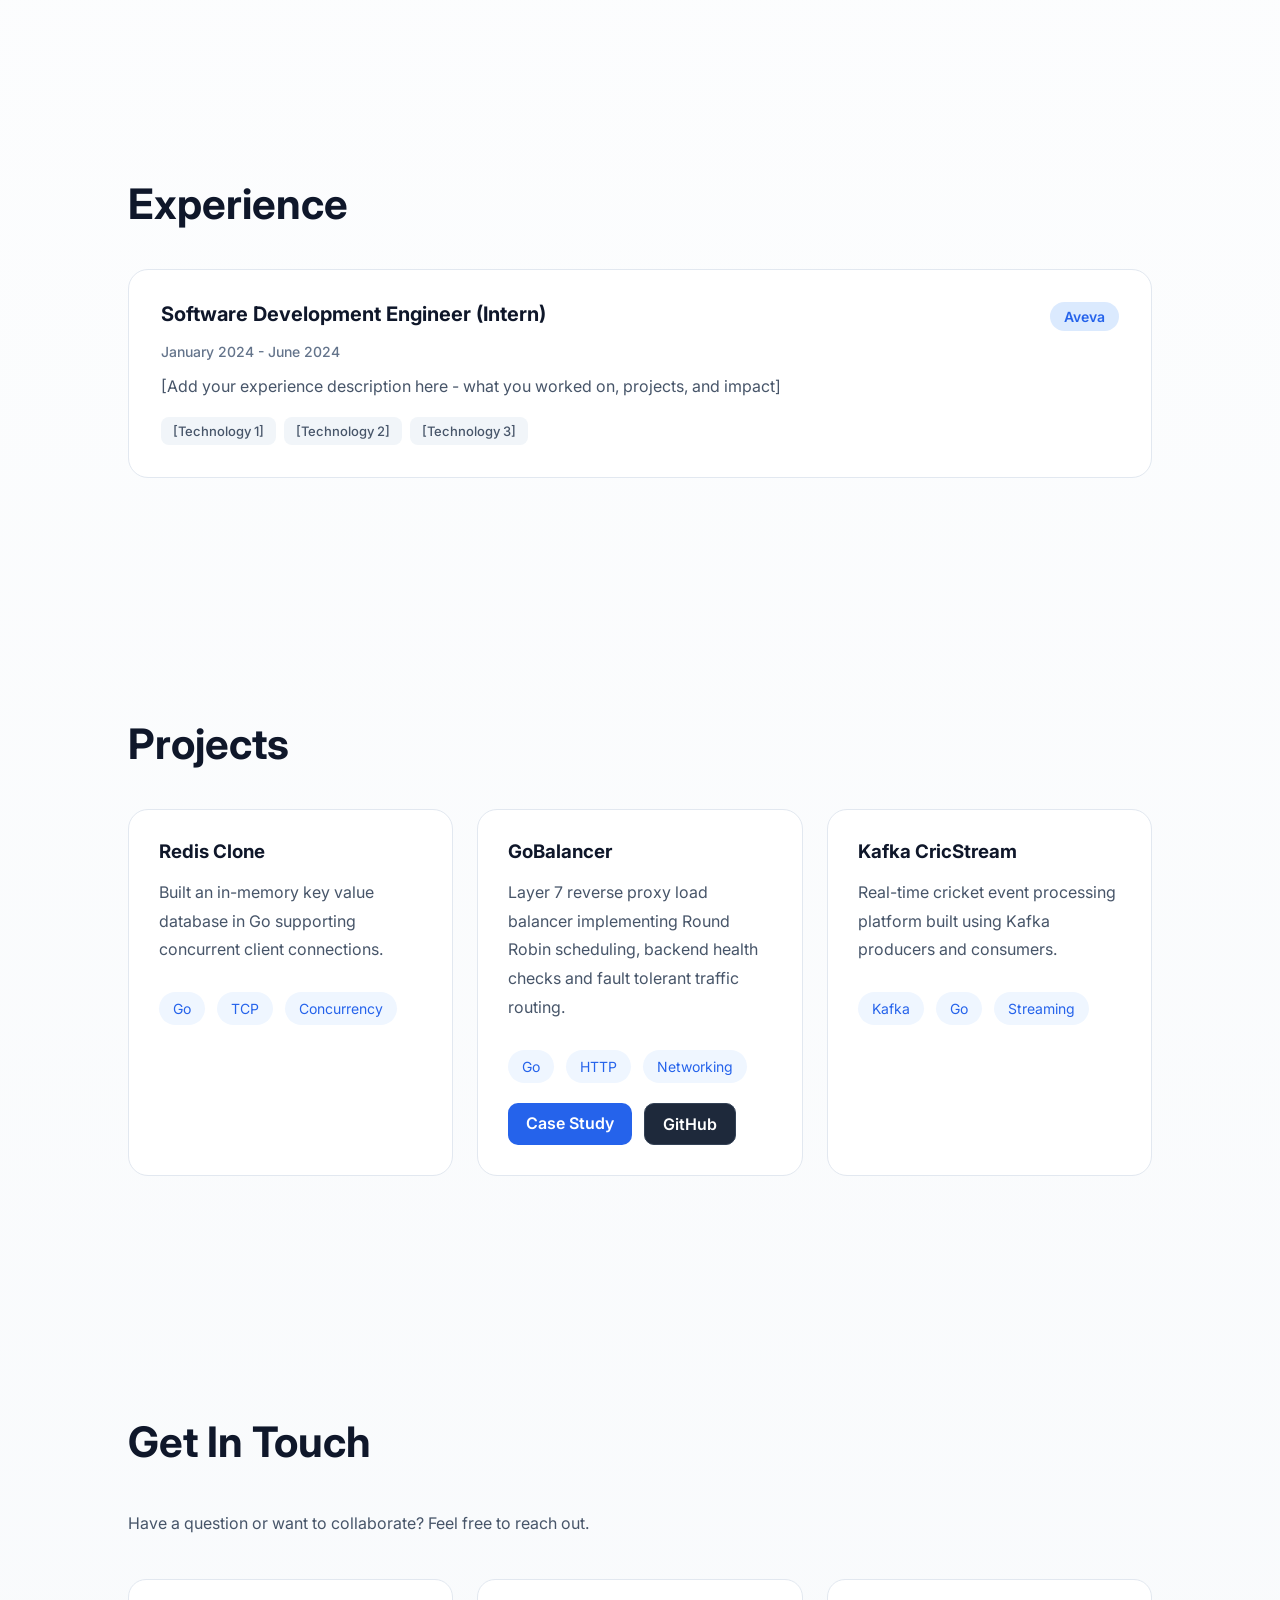
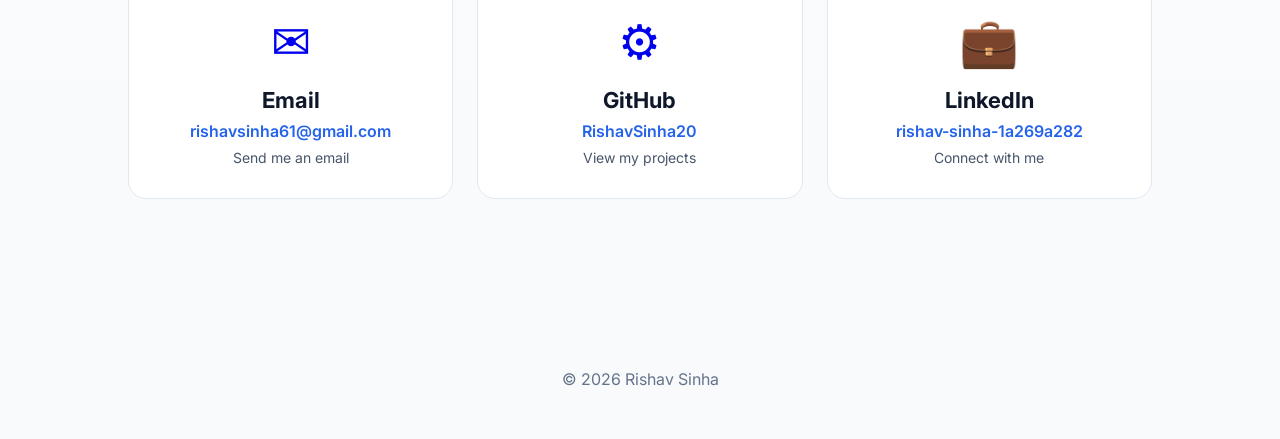
==== commit 9ba69d33: "Added details on gobalancer case study" ====
--- a/index.html
+++ b/index.html
@@ -1,258 +1,258 @@
-<!DOCTYPE html>
-<html lang="en">
-
-<head>
-    <meta charset="UTF-8">
-    <meta name="viewport" content="width=device-width, initial-scale=1.0">
-
-    <title>Rishav Sinha | Backend Engineer</title>
-
-    <link rel="stylesheet" href="style.css">
-
-    <link href="https://fonts.googleapis.com/css2?family=Inter:wght@300;400;500;600;700;800&display=swap"
-        rel="stylesheet">
-</head>
-
-<body>
-
-    <nav>
-
-        <div class="logo">
-            Rishav Sinha
-        </div>
-
-        <div class="nav-links">
-            <a href="#about">About</a>
-            <a href="#experience">Experience</a>
-            <a href="#projects">Projects</a>
-            <a href="#contact">Contact</a>
-        </div>
-
-    </nav>
-
-    <section class="hero">
-
-        <div class="badge">
-            Backend Engineer
-        </div>
-
-        <h1>
-            Building
-            <br>
-            <span id="typing"></span>
-        </h1>
-
-        <p>
-            Golang developer passionate about distributed systems,
-            Kafka, Redis internals, system design and building
-            software that scales.
-        </p>
-
-        <div class="hero-buttons">
-
-            <a href="resume.pdf"
-                target="_blank"
-                class="primary-btn">
-                Resume
-            </a>
-
-            <a href="https://github.com/RishavSinha20"
-                target="_blank"
-                class="secondary-btn">
-                GitHub
-            </a>
-
-        </div>
-
-    </section>
-
-    <section class="stats">
-
-        <div class="stat-card">
-            <h3>901+</h3>
-            <p>Codeforces Rating</p>
-        </div>
-
-        <div class="stat-card">
-            <h3>3+</h3>
-            <p>Backend Projects</p>
-        </div>
-
-        <div class="stat-card">
-            <h3>Go</h3>
-            <p>Primary Language</p>
-        </div>
-
-    </section>
-
-    <section id="about">
-
-        <h2>About Me</h2>
-
-        <p class="section-text">
-            I enjoy building backend systems from scratch to understand
-            how distributed systems, databases and message queues work
-            internally.
-
-            My current interests include Golang, Kafka,
-            Redis internals, system design and scalable architectures.
-        </p>
-
-    </section>
-
-    <section id="experience">
-
-        <h2>Experience</h2>
-
-        <div class="experience-grid">
-
-            <div class="experience-card">
-
-                <div class="experience-header">
-                    <h3>Software Development Engineer (Intern)</h3>
-                    <span class="experience-company">Aveva</span>
-                </div>
-
-                <p class="experience-duration">January 2024 - June 2024</p>
-
-                <p class="experience-description">
-                    [Add your experience description here - what you worked on, projects, and impact]
-                </p>
-
-                <div class="experience-tags">
-                    <span class="exp-tag">[Technology 1]</span>
-                    <span class="exp-tag">[Technology 2]</span>
-                    <span class="exp-tag">[Technology 3]</span>
-                </div>
-
-            </div>
-
-        </div>
-
-    </section>
-
-    <section id="projects">
-
-        <h2>Projects</h2>
-
-        <div class="projects-grid">
-
-            <div class="project">
-
-                <h3>Redis Clone</h3>
-
-                <p>
-                    Built an in-memory key value database in Go
-                    supporting concurrent client connections.
-                </p>
-
-                <div class="tags">
-                    <span>Go</span>
-                    <span>TCP</span>
-                    <span>Concurrency</span>
-                </div>
-
-            </div>
-
-            <div class="project">
-
-                <h3>GoBalancer</h3>
-            
-                <p>
-                    Layer 7 reverse proxy load balancer implementing
-                    Round Robin scheduling, backend health checks and
-                    fault tolerant traffic routing.
-                </p>
-            
-                <div class="tags">
-                    <span>Go</span>
-                    <span>HTTP</span>
-                    <span>Networking</span>
-                </div>
-            
-                <div class="project-buttons">
-            
-                    <a href="projects/gobalancer.html"
-                       class="project-btn">
-                        Case Study
-                    </a>
-            
-                    <a href="https://github.com/RishavSinha20/gobalancer"
-                       target="_blank"
-                       class="project-btn secondary">
-                        GitHub
-                    </a>
-            
-                </div>
-            
-            </div>
-
-            <div class="project">
-
-                <h3>Kafka CricStream</h3>
-
-                <p>
-                    Real-time cricket event processing platform
-                    built using Kafka producers and consumers.
-                </p>
-
-                <div class="tags">
-                    <span>Kafka</span>
-                    <span>Go</span>
-                    <span>Streaming</span>
-                </div>
-
-            </div>
-
-        </div>
-
-    </section>
-
-    <section id="contact">
-
-        <h2>Get In Touch</h2>
-
-        <p class="section-text" style="margin-bottom: 40px;">
-            Have a question or want to collaborate? Feel free to reach out.
-        </p>
-
-        <div class="contact-grid">
-
-            <a href="mailto:rishavsinha61@gmail.com" class="contact-card email-card">
-                <div class="contact-icon">✉</div>
-                <h3>Email</h3>
-                <p class="contact-link">rishavsinha61@gmail.com</p>
-                <p class="contact-cta">Send me an email</p>
-            </a>
-
-            <a href="https://github.com/RishavSinha20" target="_blank" class="contact-card github-card">
-                <div class="contact-icon">⚙</div>
-                <h3>GitHub</h3>
-                <p class="contact-link">RishavSinha20</p>
-                <p class="contact-cta">View my projects</p>
-            </a>
-
-            <a href="https://www.linkedin.com/in/rishav-sinha-1a269a282/" target="_blank" class="contact-card linkedin-card">
-                <div class="contact-icon">💼</div>
-                <h3>LinkedIn</h3>
-                <p class="contact-link">rishav-sinha-1a269a282</p>
-                <p class="contact-cta">Connect with me</p>
-            </a>
-
-        </div>
-
-    </section>
-
-    <footer>
-
-        <p>
-            © 2026 Rishav Sinha
-        </p>
-
-    </footer>
-
-    <script src="script.js"></script>
-
-</body>
-
+<!DOCTYPE html>
+<html lang="en">
+
+<head>
+    <meta charset="UTF-8">
+    <meta name="viewport" content="width=device-width, initial-scale=1.0">
+
+    <title>Rishav Sinha | Backend Engineer</title>
+
+    <link rel="stylesheet" href="style.css">
+
+    <link href="https://fonts.googleapis.com/css2?family=Inter:wght@300;400;500;600;700;800&display=swap"
+        rel="stylesheet">
+</head>
+
+<body>
+
+    <nav>
+
+        <div class="logo">
+            Rishav Sinha
+        </div>
+
+        <div class="nav-links">
+            <a href="#about">About</a>
+            <a href="#experience">Experience</a>
+            <a href="#projects">Projects</a>
+            <a href="#contact">Contact</a>
+        </div>
+
+    </nav>
+
+    <section class="hero">
+
+        <div class="badge">
+            Backend Engineer
+        </div>
+
+        <h1>
+            Building
+            <br>
+            <span id="typing"></span>
+        </h1>
+
+        <p>
+            Golang developer passionate about distributed systems,
+            Kafka, Redis internals, system design and building
+            software that scales.
+        </p>
+
+        <div class="hero-buttons">
+
+            <a href="resume.pdf"
+                target="_blank"
+                class="primary-btn">
+                Resume
+            </a>
+
+            <a href="https://github.com/RishavSinha20"
+                target="_blank"
+                class="secondary-btn">
+                GitHub
+            </a>
+
+        </div>
+
+    </section>
+
+    <section class="stats">
+
+        <div class="stat-card">
+            <h3>901+</h3>
+            <p>Codeforces Rating</p>
+        </div>
+
+        <div class="stat-card">
+            <h3>3+</h3>
+            <p>Backend Projects</p>
+        </div>
+
+        <div class="stat-card">
+            <h3>Go</h3>
+            <p>Primary Language</p>
+        </div>
+
+    </section>
+
+    <section id="about">
+
+        <h2>About Me</h2>
+
+        <p class="section-text">
+            I enjoy building backend systems from scratch to understand
+            how distributed systems, databases and message queues work
+            internally.
+
+            My current interests include Golang, Kafka,
+            Redis internals, system design and scalable architectures.
+        </p>
+
+    </section>
+
+    <section id="experience">
+
+        <h2>Experience</h2>
+
+        <div class="experience-grid">
+
+            <div class="experience-card">
+
+                <div class="experience-header">
+                    <h3>Software Development Engineer (Intern)</h3>
+                    <span class="experience-company">Aveva</span>
+                </div>
+
+                <p class="experience-duration">January 2024 - June 2024</p>
+
+                <p class="experience-description">
+                    [Add your experience description here - what you worked on, projects, and impact]
+                </p>
+
+                <div class="experience-tags">
+                    <span class="exp-tag">[Technology 1]</span>
+                    <span class="exp-tag">[Technology 2]</span>
+                    <span class="exp-tag">[Technology 3]</span>
+                </div>
+
+            </div>
+
+        </div>
+
+    </section>
+
+    <section id="projects">
+
+        <h2>Projects</h2>
+
+        <div class="projects-grid">
+
+            <div class="project">
+
+                <h3>Redis Clone</h3>
+
+                <p>
+                    Built an in-memory key value database in Go
+                    supporting concurrent client connections.
+                </p>
+
+                <div class="tags">
+                    <span>Go</span>
+                    <span>TCP</span>
+                    <span>Concurrency</span>
+                </div>
+
+            </div>
+
+            <div class="project">
+
+                <h3>GoBalancer</h3>
+            
+                <p>
+                    Layer 7 reverse proxy load balancer implementing
+                    Round Robin scheduling, backend health checks and
+                    fault tolerant traffic routing.
+                </p>
+            
+                <div class="tags">
+                    <span>Go</span>
+                    <span>HTTP</span>
+                    <span>Networking</span>
+                </div>
+            
+                <div class="project-buttons">
+            
+                    <a href="projects/gobalancer.html"
+                       class="project-btn">
+                        Case Study
+                    </a>
+            
+                    <a href="https://github.com/RishavSinha20/gobalancer"
+                       target="_blank"
+                       class="project-btn secondary">
+                        GitHub
+                    </a>
+            
+                </div>
+            
+            </div>
+
+            <div class="project">
+
+                <h3>Kafka CricStream</h3>
+
+                <p>
+                    Real-time cricket event processing platform
+                    built using Kafka producers and consumers.
+                </p>
+
+                <div class="tags">
+                    <span>Kafka</span>
+                    <span>Go</span>
+                    <span>Streaming</span>
+                </div>
+
+            </div>
+
+        </div>
+
+    </section>
+
+    <section id="contact">
+
+        <h2>Get In Touch</h2>
+
+        <p class="section-text" style="margin-bottom: 40px;">
+            Have a question or want to collaborate? Feel free to reach out.
+        </p>
+
+        <div class="contact-grid">
+
+            <a href="mailto:rishavsinha61@gmail.com" class="contact-card email-card">
+                <div class="contact-icon">✉</div>
+                <h3>Email</h3>
+                <p class="contact-link">rishavsinha61@gmail.com</p>
+                <p class="contact-cta">Send me an email</p>
+            </a>
+
+            <a href="https://github.com/RishavSinha20" target="_blank" class="contact-card github-card">
+                <div class="contact-icon">⚙</div>
+                <h3>GitHub</h3>
+                <p class="contact-link">RishavSinha20</p>
+                <p class="contact-cta">View my projects</p>
+            </a>
+
+            <a href="https://www.linkedin.com/in/rishav-sinha-1a269a282/" target="_blank" class="contact-card linkedin-card">
+                <div class="contact-icon">💼</div>
+                <h3>LinkedIn</h3>
+                <p class="contact-link">rishav-sinha-1a269a282</p>
+                <p class="contact-cta">Connect with me</p>
+            </a>
+
+        </div>
+
+    </section>
+
+    <footer>
+
+        <p>
+            © 2026 Rishav Sinha
+        </p>
+
+    </footer>
+
+    <script src="script.js"></script>
+
+</body>
+
 </html>
--- a/style.css
+++ b/style.css
@@ -1,885 +1,885 @@
-*{
-    margin:0;
-    padding:0;
-    box-sizing:border-box;
-}
-
-html{
-    scroll-behavior:smooth;
-}
-
-body{
-    font-family:'Inter',sans-serif;
-
-    background:
-    linear-gradient(
-        180deg,
-        #ffffff 0%,
-        #f8fafc 100%
-    );
-
-    color:#0f172a;
-}
-
-/* NAVBAR */
-
-nav{
-    display:flex;
-    justify-content:space-between;
-    align-items:center;
-
-    padding:25px 10%;
-
-    background:white;
-
-    border-bottom:1px solid #e2e8f0;
-
-    position:sticky;
-    top:0;
-
-    z-index:100;
-}
-
-.logo{
-    font-size:20px;
-    font-weight:700;
-}
-
-.nav-links a{
-    text-decoration:none;
-    color:#334155;
-
-    margin-left:25px;
-
-    font-weight:500;
-}
-
-.nav-links a:hover{
-    color:#2563eb;
-}
-
-/* HERO */
-
-.hero{
-    min-height:85vh;
-
-    display:flex;
-    flex-direction:column;
-    justify-content:center;
-
-    padding:0 10%;
-}
-
-.badge{
-    width:fit-content;
-
-    background:#dbeafe;
-
-    color:#2563eb;
-
-    padding:10px 18px;
-
-    border-radius:999px;
-
-    font-size:14px;
-
-    font-weight:600;
-}
-
-.hero h1{
-    font-size:72px;
-
-    line-height:1.05;
-
-    max-width:1000px;
-
-    margin-top:25px;
-
-    min-height:180px;
-}
-
-.case-study-hero h1{
-    min-height:auto;
-}
-
-.case-study-hero{
-    min-height:auto;
-    padding:90px 10% 70px;
-}
-
-.case-study-hero .why-layout{
-    margin-top:30px;
-}
-
-.case-study-hero .hero-buttons{
-    margin-top:28px;
-}
-
-#typing{
-    color:#2563eb;
-
-    border-right:3px solid #2563eb;
-
-    padding-right:6px;
-
-    animation:blink .7s infinite;
-}
-
-#typing-project{
-    color:#2563eb;
-
-    border-right:3px solid #2563eb;
-
-    padding-right:6px;
-
-    animation:blink .7s infinite;
-}
-
-@keyframes blink{
-    50%{
-        border-color:transparent;
-    }
-}
-
-.hero p{
-    margin-top:25px;
-
-    max-width:700px;
-
-    line-height:1.8;
-
-    color:#475569;
-
-    font-size:18px;
-}
-
-.hero-buttons{
-    margin-top:35px;
-}
-
-.primary-btn{
-    text-decoration:none;
-
-    background:#2563eb;
-
-    color:white;
-
-    padding:14px 24px;
-
-    border-radius:10px;
-
-    margin-right:15px;
-}
-
-.primary-btn:hover{
-    background:#1d4ed8;
-}
-
-.secondary-btn{
-    text-decoration:none;
-
-    color:#2563eb;
-
-    border:1px solid #2563eb;
-
-    padding:14px 24px;
-
-    border-radius:10px;
-}
-
-/* SECTION */
-
-section{
-    padding:120px 10%;
-}
-
-h2{
-    font-size:42px;
-
-    margin-bottom:40px;
-}
-
-.section-text{
-    max-width:800px;
-
-    line-height:2;
-
-    color:#475569;
-}
-
-.why-layout {
-    display: grid;
-    grid-template-columns: minmax(0, 1.25fr) minmax(240px, 0.75fr);
-    gap: 36px;
-    align-items: center;
-}
-
-.why-layout .section-text {
-    max-width: none;
-}
-
-.why-image-wrap {
-    background: linear-gradient(180deg, #f8fbff 0%, #eef5ff 100%);
-    border: 1px solid #dbeafe;
-    border-radius: 20px;
-    padding: 20px;
-    box-shadow: 0 12px 28px rgba(37, 99, 235, 0.12);
-}
-
-.why-image {
-    display: block;
-    width: 100%;
-    height: auto;
-}
-
-/* STATS */
-
-.stats{
-    display:grid;
-
-    grid-template-columns:
-    repeat(auto-fit,minmax(250px,1fr));
-
-    gap:24px;
-}
-
-.stat-card{
-    background:white;
-
-    padding:35px;
-
-    border-radius:20px;
-
-    border:1px solid #e2e8f0;
-
-    text-align:center;
-}
-
-.stat-card h3{
-    color:#2563eb;
-
-    font-size:40px;
-
-    margin-bottom:10px;
-}
-
-/* PROJECTS */
-
-.projects-grid{
-    display:grid;
-
-    grid-template-columns:
-    repeat(auto-fit,minmax(320px,1fr));
-
-    gap:24px;
-}
-
-.project{
-    background:white;
-
-    padding:30px;
-
-    border-radius:20px;
-
-    border:1px solid #e2e8f0;
-
-    transition:.3s;
-}
-
-.project:hover{
-    transform:translateY(-6px);
-
-    box-shadow:
-    0 20px 40px rgba(0,0,0,.08);
-}
-
-.project h3{
-    margin-bottom:15px;
-}
-
-.project p{
-    line-height:1.8;
-
-    color:#475569;
-}
-
-.tags{
-    margin-top:20px;
-}
-
-.tags span{
-    display:inline-block;
-
-    background:#eff6ff;
-
-    color:#2563eb;
-
-    padding:8px 14px;
-
-    border-radius:999px;
-
-    margin-right:8px;
-
-    margin-top:8px;
-
-    font-size:14px;
-}
-
-/* EXPERIENCE */
-
-.experience-grid {
-    display: grid;
-    grid-template-columns: 1fr;
-    gap: 24px;
-    margin-top: 30px;
-}
-
-.experience-card {
-    background: white;
-    padding: 32px;
-    border-radius: 20px;
-    border: 1px solid #e2e8f0;
-    transition: 0.3s;
-}
-
-.experience-card:hover {
-    transform: translateY(-4px);
-    box-shadow: 0 16px 36px rgba(0, 0, 0, 0.08);
-}
-
-.experience-header {
-    display: flex;
-    justify-content: space-between;
-    align-items: flex-start;
-    margin-bottom: 12px;
-    gap: 16px;
-}
-
-.experience-header h3 {
-    font-size: 20px;
-    color: #0f172a;
-    margin: 0;
-}
-
-.experience-company {
-    background: #dbeafe;
-    color: #2563eb;
-    padding: 6px 14px;
-    border-radius: 999px;
-    font-size: 14px;
-    font-weight: 600;
-    white-space: nowrap;
-}
-
-.experience-duration {
-    color: #64748b;
-    font-size: 14px;
-    font-weight: 500;
-    margin-bottom: 12px;
-}
-
-.experience-description {
-    color: #475569;
-    line-height: 1.8;
-    margin-bottom: 16px;
-}
-
-.experience-tags {
-    display: flex;
-    flex-wrap: wrap;
-    gap: 8px;
-}
-
-.exp-tag {
-    display: inline-block;
-    background: #f1f5f9;
-    color: #475569;
-    padding: 6px 12px;
-    border-radius: 8px;
-    font-size: 13px;
-    font-weight: 500;
-}
-
-/* CONTACT */
-
-.contact-grid {
-    display: grid;
-    grid-template-columns: repeat(auto-fit, minmax(280px, 1fr));
-    gap: 24px;
-    margin-top: 30px;
-}
-
-.contact-card {
-    background: white;
-    border: 1px solid #e2e8f0;
-    border-radius: 18px;
-    padding: 32px 28px;
-    text-decoration: none;
-    transition: all 0.3s ease;
-    cursor: pointer;
-    display: flex;
-    flex-direction: column;
-    align-items: center;
-    text-align: center;
-}
-
-.contact-card:hover {
-    transform: translateY(-6px);
-    box-shadow: 0 20px 40px rgba(0, 0, 0, 0.1);
-    border-color: #2563eb;
-}
-
-.contact-icon {
-    font-size: 48px;
-    margin-bottom: 16px;
-    display: block;
-}
-
-.contact-card h3 {
-    font-size: 22px;
-    color: #0f172a;
-    margin-bottom: 8px;
-}
-
-.contact-link {
-    font-weight: 600;
-    color: #2563eb;
-    font-size: 16px;
-    margin-bottom: 8px;
-}
-
-.contact-cta {
-    color: #475569;
-    font-size: 14px;
-    margin: 0;
-}
-
-.email-card:hover {
-    border-color: #10b981;
-}
-
-.email-card:hover .contact-icon {
-    transform: scale(1.1);
-}
-
-.github-card:hover {
-    border-color: #f59e0b;
-}
-
-.github-card:hover .contact-icon {
-    transform: scale(1.1);
-}
-
-.linkedin-card:hover {
-    border-color: #0ea5e9;
-}
-
-.linkedin-card:hover .contact-icon {
-    transform: scale(1.1);
-}
-
-.contact-box {
-    background: white;
-    border: 1px solid #e2e8f0;
-    border-radius: 20px;
-    padding: 35px;
-}
-
-.contact-box p {
-    margin-bottom: 15px;
-}
-
-/* FOOTER */
-
-footer{
-    text-align:center;
-
-    padding:50px;
-
-    color:#64748b;
-}
-.project-buttons{
-    display:flex;
-    gap:12px;
-    margin-top:20px;
-}
-
-.project-btn{
-    padding:10px 18px;
-    border-radius:10px;
-    text-decoration:none;
-    font-weight:600;
-    transition:0.3s;
-    background:#2563eb;
-    color:white;
-}
-
-.project-btn:hover{
-    transform:translateY(-2px);
-}
-
-.project-btn.secondary{
-    background:#1e293b;
-    border:1px solid #334155;
-}
-.architecture {
-    margin-top: 40px;
-    text-align: center;
-}
-
-.node {
-    display: inline-block;
-    padding: 16px 32px;
-    border-radius: 14px;
-    background: #f3f6ff;
-    margin: 10px;
-    font-weight: 600;
-}
-
-.arrow {
-    font-size: 2rem;
-    margin: 10px 0;
-}
-
-.backend-container {
-    display: flex;
-    justify-content: center;
-    gap: 20px;
-    flex-wrap: wrap;
-}
-
-.features-grid {
-    display: grid;
-    grid-template-columns: repeat(auto-fit,minmax(200px,1fr));
-    gap: 20px;
-    margin-top: 30px;
-}
-
-.feature-card {
-    padding: 20px;
-    background: #f3f6ff;
-    border-radius: 16px;
-    text-align: center;
-    font-weight: 600;
-}
-
-.flow {
-    max-width: 800px;
-    margin: 20px auto;
-    line-height: 2;
-}
-
-.case-grid {
-    display: grid;
-    grid-template-columns: repeat(auto-fit,minmax(250px,1fr));
-    gap: 20px;
-    margin-top: 30px;
-}
-
-.case-card {
-    background: white;
-    border: 1px solid #e2e8f0;
-    border-radius: 16px;
-    padding: 24px;
-}
-
-.case-card h3 {
-    margin-bottom: 12px;
-    font-size: 20px;
-}
-
-.case-card p {
-    color: #475569;
-    line-height: 1.8;
-}
-
-.decision-list {
-    display: grid;
-    grid-template-columns: repeat(auto-fit,minmax(280px,1fr));
-    gap: 20px;
-    margin-top: 25px;
-}
-
-.decision-card {
-    background: #f8fbff;
-    border: 1px solid #dbeafe;
-    border-radius: 16px;
-    padding: 24px;
-}
-
-.decision-card h3 {
-    margin-bottom: 12px;
-    font-size: 20px;
-    color: #1e3a8a;
-}
-
-.decision-card p {
-    color: #475569;
-    line-height: 1.8;
-}
-
-.implementation-diagram {
-    margin-top: 30px;
-    padding: 28px;
-    border: 1px solid #d9e2ec;
-    border-radius: 20px;
-    background: linear-gradient(180deg, #ffffff 0%, #f8fafc 100%);
-    display: flex;
-    align-items: stretch;
-    justify-content: center;
-    gap: 12px;
-    flex-wrap: wrap;
-}
-
-.impl-step {
-    width: 220px;
-    background: #ffffff;
-    border: 1px solid #dbeafe;
-    border-radius: 14px;
-    padding: 18px;
-}
-
-.impl-step h3 {
-    font-size: 18px;
-    color: #1e3a8a;
-    margin-bottom: 10px;
-}
-
-.impl-step p {
-    color: #475569;
-    line-height: 1.7;
-    font-size: 15px;
-}
-
-.impl-arrow {
-    width: 34px;
-    height: 2px;
-    background: #2563eb;
-    position: relative;
-    align-self: center;
-    flex: 0 0 34px;
-}
-
-.impl-arrow::after {
-    content: "";
-    position: absolute;
-    right: -2px;
-    top: -4px;
-    width: 10px;
-    height: 10px;
-    border-top: 2px solid #2563eb;
-    border-right: 2px solid #2563eb;
-    transform: rotate(45deg);
-}
-
-.media-grid {
-    display: grid;
-    grid-template-columns: repeat(auto-fit,minmax(260px,1fr));
-    gap: 20px;
-    margin-top: 25px;
-}
-
-.media-card {
-    background: #f8fafc;
-    border: 1px dashed #94a3b8;
-    border-radius: 16px;
-    padding: 24px;
-}
-
-.media-card h3 {
-    margin-bottom: 12px;
-    font-size: 18px;
-}
-
-.media-card p {
-    color: #475569;
-    line-height: 1.8;
-}
-
-.lifecycle-diagram {
-    margin-top: 30px;
-    padding: 30px;
-    border: 1px solid #d9e2ec;
-    border-radius: 22px;
-    background:
-        radial-gradient(circle at 10% 0%, #f8fbff 0%, #eef5ff 45%, #f8fafc 100%);
-    box-shadow: 0 14px 34px rgba(15, 23, 42, 0.08);
-}
-
-.lifecycle-rail {
-    display: flex;
-    align-items: center;
-    justify-content: center;
-    gap: 12px;
-    flex-wrap: wrap;
-}
-
-.step-box {
-    background: white;
-    border: 1px solid #d0dbe8;
-    border-radius: 14px;
-    padding: 16px 14px;
-    font-weight: 600;
-    color: #243b53;
-    text-align: center;
-    min-height: 72px;
-    width: 190px;
-    display: flex;
-    align-items: center;
-    justify-content: center;
-}
-
-.core-step {
-    background: linear-gradient(180deg, #ffffff 0%, #f8fbff 100%);
-}
-
-.decision-step {
-    border-color: #9fb3c8;
-    background: linear-gradient(180deg, #ffffff 0%, #edf2f7 100%);
-}
-
-.flow-arrow {
-    width: 42px;
-    height: 2px;
-    background: #486581;
-    position: relative;
-    flex: 0 0 42px;
-}
-
-.flow-arrow::after {
-    content: "";
-    position: absolute;
-    right: -2px;
-    top: -4px;
-    width: 10px;
-    height: 10px;
-    border-top: 2px solid #486581;
-    border-right: 2px solid #486581;
-    transform: rotate(45deg);
-}
-
-.branch-split {
-    margin: 14px auto 12px;
-    max-width: 430px;
-    display: grid;
-    grid-template-columns: 1fr 1fr;
-    gap: 16px;
-}
-
-.split-line {
-    height: 26px;
-    border-top: 2px solid #486581;
-}
-
-.split-line:first-child {
-    border-left: 2px solid #486581;
-    border-top-left-radius: 12px;
-}
-
-.split-line:last-child {
-    border-right: 2px solid #486581;
-    border-top-right-radius: 12px;
-}
-
-.branch-path {
-    display: flex;
-    align-items: center;
-    justify-content: center;
-    gap: 12px;
-    margin-top: 8px;
-    flex-wrap: wrap;
-}
-
-.success-box {
-    background: linear-gradient(180deg, #f0fdf4 0%, #dcfce7 100%);
-    border-color: #86efac;
-    color: #166534;
-}
-
-.retry-box {
-    background: linear-gradient(180deg, #fff7ed 0%, #ffedd5 100%);
-    border-color: #fdba74;
-    color: #9a3412;
-}
-
-.success-arrow {
-    background: #1f7a4f;
-}
-
-.success-arrow::after {
-    border-top-color: #1f7a4f;
-    border-right-color: #1f7a4f;
-}
-
-.retry-arrow {
-    background: #b45309;
-}
-
-.retry-arrow::after {
-    border-top-color: #b45309;
-    border-right-color: #b45309;
-}
-
-@media (max-width: 900px) {
-    .why-layout {
-        grid-template-columns: 1fr;
-    }
-
-    .why-image-wrap {
-        max-width: 420px;
-        width: 100%;
-        margin: 0 auto;
-    }
-
-    .implementation-diagram {
-        padding: 22px;
-        flex-direction: column;
-    }
-
-    .impl-step {
-        width: 100%;
-    }
-
-    .impl-arrow {
-        width: 2px;
-        height: 26px;
-        flex: 0 0 26px;
-        align-self: center;
-    }
-
-    .impl-arrow::after {
-        right: -4px;
-        top: 16px;
-        transform: rotate(135deg);
-    }
-
-    .lifecycle-diagram {
-        padding: 22px;
-    }
-
-    .flow-arrow {
-        width: 2px;
-        height: 26px;
-        flex: 0 0 26px;
-    }
-
-    .flow-arrow::after {
-        right: -4px;
-        top: 16px;
-        transform: rotate(135deg);
-    }
-
-    .lifecycle-rail,
-    .branch-path {
-        flex-direction: column;
-    }
-
-    .branch-split {
-        display: none;
-    }
-
-    .step-box {
-        width: 100%;
-        min-height: 66px;
-    }
+*{
+    margin:0;
+    padding:0;
+    box-sizing:border-box;
+}
+
+html{
+    scroll-behavior:smooth;
+}
+
+body{
+    font-family:'Inter',sans-serif;
+
+    background:
+    linear-gradient(
+        180deg,
+        #ffffff 0%,
+        #f8fafc 100%
+    );
+
+    color:#0f172a;
+}
+
+/* NAVBAR */
+
+nav{
+    display:flex;
+    justify-content:space-between;
+    align-items:center;
+
+    padding:25px 10%;
+
+    background:white;
+
+    border-bottom:1px solid #e2e8f0;
+
+    position:sticky;
+    top:0;
+
+    z-index:100;
+}
+
+.logo{
+    font-size:20px;
+    font-weight:700;
+}
+
+.nav-links a{
+    text-decoration:none;
+    color:#334155;
+
+    margin-left:25px;
+
+    font-weight:500;
+}
+
+.nav-links a:hover{
+    color:#2563eb;
+}
+
+/* HERO */
+
+.hero{
+    min-height:85vh;
+
+    display:flex;
+    flex-direction:column;
+    justify-content:center;
+
+    padding:0 10%;
+}
+
+.badge{
+    width:fit-content;
+
+    background:#dbeafe;
+
+    color:#2563eb;
+
+    padding:10px 18px;
+
+    border-radius:999px;
+
+    font-size:14px;
+
+    font-weight:600;
+}
+
+.hero h1{
+    font-size:72px;
+
+    line-height:1.05;
+
+    max-width:1000px;
+
+    margin-top:25px;
+
+    min-height:180px;
+}
+
+.case-study-hero h1{
+    min-height:auto;
+}
+
+.case-study-hero{
+    min-height:auto;
+    padding:90px 10% 70px;
+}
+
+.case-study-hero .why-layout{
+    margin-top:30px;
+}
+
+.case-study-hero .hero-buttons{
+    margin-top:28px;
+}
+
+#typing{
+    color:#2563eb;
+
+    border-right:3px solid #2563eb;
+
+    padding-right:6px;
+
+    animation:blink .7s infinite;
+}
+
+#typing-project{
+    color:#2563eb;
+
+    border-right:3px solid #2563eb;
+
+    padding-right:6px;
+
+    animation:blink .7s infinite;
+}
+
+@keyframes blink{
+    50%{
+        border-color:transparent;
+    }
+}
+
+.hero p{
+    margin-top:25px;
+
+    max-width:700px;
+
+    line-height:1.8;
+
+    color:#475569;
+
+    font-size:18px;
+}
+
+.hero-buttons{
+    margin-top:35px;
+}
+
+.primary-btn{
+    text-decoration:none;
+
+    background:#2563eb;
+
+    color:white;
+
+    padding:14px 24px;
+
+    border-radius:10px;
+
+    margin-right:15px;
+}
+
+.primary-btn:hover{
+    background:#1d4ed8;
+}
+
+.secondary-btn{
+    text-decoration:none;
+
+    color:#2563eb;
+
+    border:1px solid #2563eb;
+
+    padding:14px 24px;
+
+    border-radius:10px;
+}
+
+/* SECTION */
+
+section{
+    padding:120px 10%;
+}
+
+h2{
+    font-size:42px;
+
+    margin-bottom:40px;
+}
+
+.section-text{
+    max-width:800px;
+
+    line-height:2;
+
+    color:#475569;
+}
+
+.why-layout {
+    display: grid;
+    grid-template-columns: minmax(0, 1.25fr) minmax(240px, 0.75fr);
+    gap: 36px;
+    align-items: center;
+}
+
+.why-layout .section-text {
+    max-width: none;
+}
+
+.why-image-wrap {
+    background: linear-gradient(180deg, #f8fbff 0%, #eef5ff 100%);
+    border: 1px solid #dbeafe;
+    border-radius: 20px;
+    padding: 20px;
+    box-shadow: 0 12px 28px rgba(37, 99, 235, 0.12);
+}
+
+.why-image {
+    display: block;
+    width: 100%;
+    height: auto;
+}
+
+/* STATS */
+
+.stats{
+    display:grid;
+
+    grid-template-columns:
+    repeat(auto-fit,minmax(250px,1fr));
+
+    gap:24px;
+}
+
+.stat-card{
+    background:white;
+
+    padding:35px;
+
+    border-radius:20px;
+
+    border:1px solid #e2e8f0;
+
+    text-align:center;
+}
+
+.stat-card h3{
+    color:#2563eb;
+
+    font-size:40px;
+
+    margin-bottom:10px;
+}
+
+/* PROJECTS */
+
+.projects-grid{
+    display:grid;
+
+    grid-template-columns:
+    repeat(auto-fit,minmax(320px,1fr));
+
+    gap:24px;
+}
+
+.project{
+    background:white;
+
+    padding:30px;
+
+    border-radius:20px;
+
+    border:1px solid #e2e8f0;
+
+    transition:.3s;
+}
+
+.project:hover{
+    transform:translateY(-6px);
+
+    box-shadow:
+    0 20px 40px rgba(0,0,0,.08);
+}
+
+.project h3{
+    margin-bottom:15px;
+}
+
+.project p{
+    line-height:1.8;
+
+    color:#475569;
+}
+
+.tags{
+    margin-top:20px;
+}
+
+.tags span{
+    display:inline-block;
+
+    background:#eff6ff;
+
+    color:#2563eb;
+
+    padding:8px 14px;
+
+    border-radius:999px;
+
+    margin-right:8px;
+
+    margin-top:8px;
+
+    font-size:14px;
+}
+
+/* EXPERIENCE */
+
+.experience-grid {
+    display: grid;
+    grid-template-columns: 1fr;
+    gap: 24px;
+    margin-top: 30px;
+}
+
+.experience-card {
+    background: white;
+    padding: 32px;
+    border-radius: 20px;
+    border: 1px solid #e2e8f0;
+    transition: 0.3s;
+}
+
+.experience-card:hover {
+    transform: translateY(-4px);
+    box-shadow: 0 16px 36px rgba(0, 0, 0, 0.08);
+}
+
+.experience-header {
+    display: flex;
+    justify-content: space-between;
+    align-items: flex-start;
+    margin-bottom: 12px;
+    gap: 16px;
+}
+
+.experience-header h3 {
+    font-size: 20px;
+    color: #0f172a;
+    margin: 0;
+}
+
+.experience-company {
+    background: #dbeafe;
+    color: #2563eb;
+    padding: 6px 14px;
+    border-radius: 999px;
+    font-size: 14px;
+    font-weight: 600;
+    white-space: nowrap;
+}
+
+.experience-duration {
+    color: #64748b;
+    font-size: 14px;
+    font-weight: 500;
+    margin-bottom: 12px;
+}
+
+.experience-description {
+    color: #475569;
+    line-height: 1.8;
+    margin-bottom: 16px;
+}
+
+.experience-tags {
+    display: flex;
+    flex-wrap: wrap;
+    gap: 8px;
+}
+
+.exp-tag {
+    display: inline-block;
+    background: #f1f5f9;
+    color: #475569;
+    padding: 6px 12px;
+    border-radius: 8px;
+    font-size: 13px;
+    font-weight: 500;
+}
+
+/* CONTACT */
+
+.contact-grid {
+    display: grid;
+    grid-template-columns: repeat(auto-fit, minmax(280px, 1fr));
+    gap: 24px;
+    margin-top: 30px;
+}
+
+.contact-card {
+    background: white;
+    border: 1px solid #e2e8f0;
+    border-radius: 18px;
+    padding: 32px 28px;
+    text-decoration: none;
+    transition: all 0.3s ease;
+    cursor: pointer;
+    display: flex;
+    flex-direction: column;
+    align-items: center;
+    text-align: center;
+}
+
+.contact-card:hover {
+    transform: translateY(-6px);
+    box-shadow: 0 20px 40px rgba(0, 0, 0, 0.1);
+    border-color: #2563eb;
+}
+
+.contact-icon {
+    font-size: 48px;
+    margin-bottom: 16px;
+    display: block;
+}
+
+.contact-card h3 {
+    font-size: 22px;
+    color: #0f172a;
+    margin-bottom: 8px;
+}
+
+.contact-link {
+    font-weight: 600;
+    color: #2563eb;
+    font-size: 16px;
+    margin-bottom: 8px;
+}
+
+.contact-cta {
+    color: #475569;
+    font-size: 14px;
+    margin: 0;
+}
+
+.email-card:hover {
+    border-color: #10b981;
+}
+
+.email-card:hover .contact-icon {
+    transform: scale(1.1);
+}
+
+.github-card:hover {
+    border-color: #f59e0b;
+}
+
+.github-card:hover .contact-icon {
+    transform: scale(1.1);
+}
+
+.linkedin-card:hover {
+    border-color: #0ea5e9;
+}
+
+.linkedin-card:hover .contact-icon {
+    transform: scale(1.1);
+}
+
+.contact-box {
+    background: white;
+    border: 1px solid #e2e8f0;
+    border-radius: 20px;
+    padding: 35px;
+}
+
+.contact-box p {
+    margin-bottom: 15px;
+}
+
+/* FOOTER */
+
+footer{
+    text-align:center;
+
+    padding:50px;
+
+    color:#64748b;
+}
+.project-buttons{
+    display:flex;
+    gap:12px;
+    margin-top:20px;
+}
+
+.project-btn{
+    padding:10px 18px;
+    border-radius:10px;
+    text-decoration:none;
+    font-weight:600;
+    transition:0.3s;
+    background:#2563eb;
+    color:white;
+}
+
+.project-btn:hover{
+    transform:translateY(-2px);
+}
+
+.project-btn.secondary{
+    background:#1e293b;
+    border:1px solid #334155;
+}
+.architecture {
+    margin-top: 40px;
+    text-align: center;
+}
+
+.node {
+    display: inline-block;
+    padding: 16px 32px;
+    border-radius: 14px;
+    background: #f3f6ff;
+    margin: 10px;
+    font-weight: 600;
+}
+
+.arrow {
+    font-size: 2rem;
+    margin: 10px 0;
+}
+
+.backend-container {
+    display: flex;
+    justify-content: center;
+    gap: 20px;
+    flex-wrap: wrap;
+}
+
+.features-grid {
+    display: grid;
+    grid-template-columns: repeat(auto-fit,minmax(200px,1fr));
+    gap: 20px;
+    margin-top: 30px;
+}
+
+.feature-card {
+    padding: 20px;
+    background: #f3f6ff;
+    border-radius: 16px;
+    text-align: center;
+    font-weight: 600;
+}
+
+.flow {
+    max-width: 800px;
+    margin: 20px auto;
+    line-height: 2;
+}
+
+.case-grid {
+    display: grid;
+    grid-template-columns: repeat(auto-fit,minmax(250px,1fr));
+    gap: 20px;
+    margin-top: 30px;
+}
+
+.case-card {
+    background: white;
+    border: 1px solid #e2e8f0;
+    border-radius: 16px;
+    padding: 24px;
+}
+
+.case-card h3 {
+    margin-bottom: 12px;
+    font-size: 20px;
+}
+
+.case-card p {
+    color: #475569;
+    line-height: 1.8;
+}
+
+.decision-list {
+    display: grid;
+    grid-template-columns: repeat(auto-fit,minmax(280px,1fr));
+    gap: 20px;
+    margin-top: 25px;
+}
+
+.decision-card {
+    background: #f8fbff;
+    border: 1px solid #dbeafe;
+    border-radius: 16px;
+    padding: 24px;
+}
+
+.decision-card h3 {
+    margin-bottom: 12px;
+    font-size: 20px;
+    color: #1e3a8a;
+}
+
+.decision-card p {
+    color: #475569;
+    line-height: 1.8;
+}
+
+.implementation-diagram {
+    margin-top: 30px;
+    padding: 28px;
+    border: 1px solid #d9e2ec;
+    border-radius: 20px;
+    background: linear-gradient(180deg, #ffffff 0%, #f8fafc 100%);
+    display: flex;
+    align-items: stretch;
+    justify-content: center;
+    gap: 12px;
+    flex-wrap: wrap;
+}
+
+.impl-step {
+    width: 220px;
+    background: #ffffff;
+    border: 1px solid #dbeafe;
+    border-radius: 14px;
+    padding: 18px;
+}
+
+.impl-step h3 {
+    font-size: 18px;
+    color: #1e3a8a;
+    margin-bottom: 10px;
+}
+
+.impl-step p {
+    color: #475569;
+    line-height: 1.7;
+    font-size: 15px;
+}
+
+.impl-arrow {
+    width: 34px;
+    height: 2px;
+    background: #2563eb;
+    position: relative;
+    align-self: center;
+    flex: 0 0 34px;
+}
+
+.impl-arrow::after {
+    content: "";
+    position: absolute;
+    right: -2px;
+    top: -4px;
+    width: 10px;
+    height: 10px;
+    border-top: 2px solid #2563eb;
+    border-right: 2px solid #2563eb;
+    transform: rotate(45deg);
+}
+
+.media-grid {
+    display: grid;
+    grid-template-columns: repeat(auto-fit,minmax(260px,1fr));
+    gap: 20px;
+    margin-top: 25px;
+}
+
+.media-card {
+    background: #f8fafc;
+    border: 1px dashed #94a3b8;
+    border-radius: 16px;
+    padding: 24px;
+}
+
+.media-card h3 {
+    margin-bottom: 12px;
+    font-size: 18px;
+}
+
+.media-card p {
+    color: #475569;
+    line-height: 1.8;
+}
+
+.lifecycle-diagram {
+    margin-top: 30px;
+    padding: 30px;
+    border: 1px solid #d9e2ec;
+    border-radius: 22px;
+    background:
+        radial-gradient(circle at 10% 0%, #f8fbff 0%, #eef5ff 45%, #f8fafc 100%);
+    box-shadow: 0 14px 34px rgba(15, 23, 42, 0.08);
+}
+
+.lifecycle-rail {
+    display: flex;
+    align-items: center;
+    justify-content: center;
+    gap: 12px;
+    flex-wrap: wrap;
+}
+
+.step-box {
+    background: white;
+    border: 1px solid #d0dbe8;
+    border-radius: 14px;
+    padding: 16px 14px;
+    font-weight: 600;
+    color: #243b53;
+    text-align: center;
+    min-height: 72px;
+    width: 190px;
+    display: flex;
+    align-items: center;
+    justify-content: center;
+}
+
+.core-step {
+    background: linear-gradient(180deg, #ffffff 0%, #f8fbff 100%);
+}
+
+.decision-step {
+    border-color: #9fb3c8;
+    background: linear-gradient(180deg, #ffffff 0%, #edf2f7 100%);
+}
+
+.flow-arrow {
+    width: 42px;
+    height: 2px;
+    background: #486581;
+    position: relative;
+    flex: 0 0 42px;
+}
+
+.flow-arrow::after {
+    content: "";
+    position: absolute;
+    right: -2px;
+    top: -4px;
+    width: 10px;
+    height: 10px;
+    border-top: 2px solid #486581;
+    border-right: 2px solid #486581;
+    transform: rotate(45deg);
+}
+
+.branch-split {
+    margin: 14px auto 12px;
+    max-width: 430px;
+    display: grid;
+    grid-template-columns: 1fr 1fr;
+    gap: 16px;
+}
+
+.split-line {
+    height: 26px;
+    border-top: 2px solid #486581;
+}
+
+.split-line:first-child {
+    border-left: 2px solid #486581;
+    border-top-left-radius: 12px;
+}
+
+.split-line:last-child {
+    border-right: 2px solid #486581;
+    border-top-right-radius: 12px;
+}
+
+.branch-path {
+    display: flex;
+    align-items: center;
+    justify-content: center;
+    gap: 12px;
+    margin-top: 8px;
+    flex-wrap: wrap;
+}
+
+.success-box {
+    background: linear-gradient(180deg, #f0fdf4 0%, #dcfce7 100%);
+    border-color: #86efac;
+    color: #166534;
+}
+
+.retry-box {
+    background: linear-gradient(180deg, #fff7ed 0%, #ffedd5 100%);
+    border-color: #fdba74;
+    color: #9a3412;
+}
+
+.success-arrow {
+    background: #1f7a4f;
+}
+
+.success-arrow::after {
+    border-top-color: #1f7a4f;
+    border-right-color: #1f7a4f;
+}
+
+.retry-arrow {
+    background: #b45309;
+}
+
+.retry-arrow::after {
+    border-top-color: #b45309;
+    border-right-color: #b45309;
+}
+
+@media (max-width: 900px) {
+    .why-layout {
+        grid-template-columns: 1fr;
+    }
+
+    .why-image-wrap {
+        max-width: 420px;
+        width: 100%;
+        margin: 0 auto;
+    }
+
+    .implementation-diagram {
+        padding: 22px;
+        flex-direction: column;
+    }
+
+    .impl-step {
+        width: 100%;
+    }
+
+    .impl-arrow {
+        width: 2px;
+        height: 26px;
+        flex: 0 0 26px;
+        align-self: center;
+    }
+
+    .impl-arrow::after {
+        right: -4px;
+        top: 16px;
+        transform: rotate(135deg);
+    }
+
+    .lifecycle-diagram {
+        padding: 22px;
+    }
+
+    .flow-arrow {
+        width: 2px;
+        height: 26px;
+        flex: 0 0 26px;
+    }
+
+    .flow-arrow::after {
+        right: -4px;
+        top: 16px;
+        transform: rotate(135deg);
+    }
+
+    .lifecycle-rail,
+    .branch-path {
+        flex-direction: column;
+    }
+
+    .branch-split {
+        display: none;
+    }
+
+    .step-box {
+        width: 100%;
+        min-height: 66px;
+    }
 }
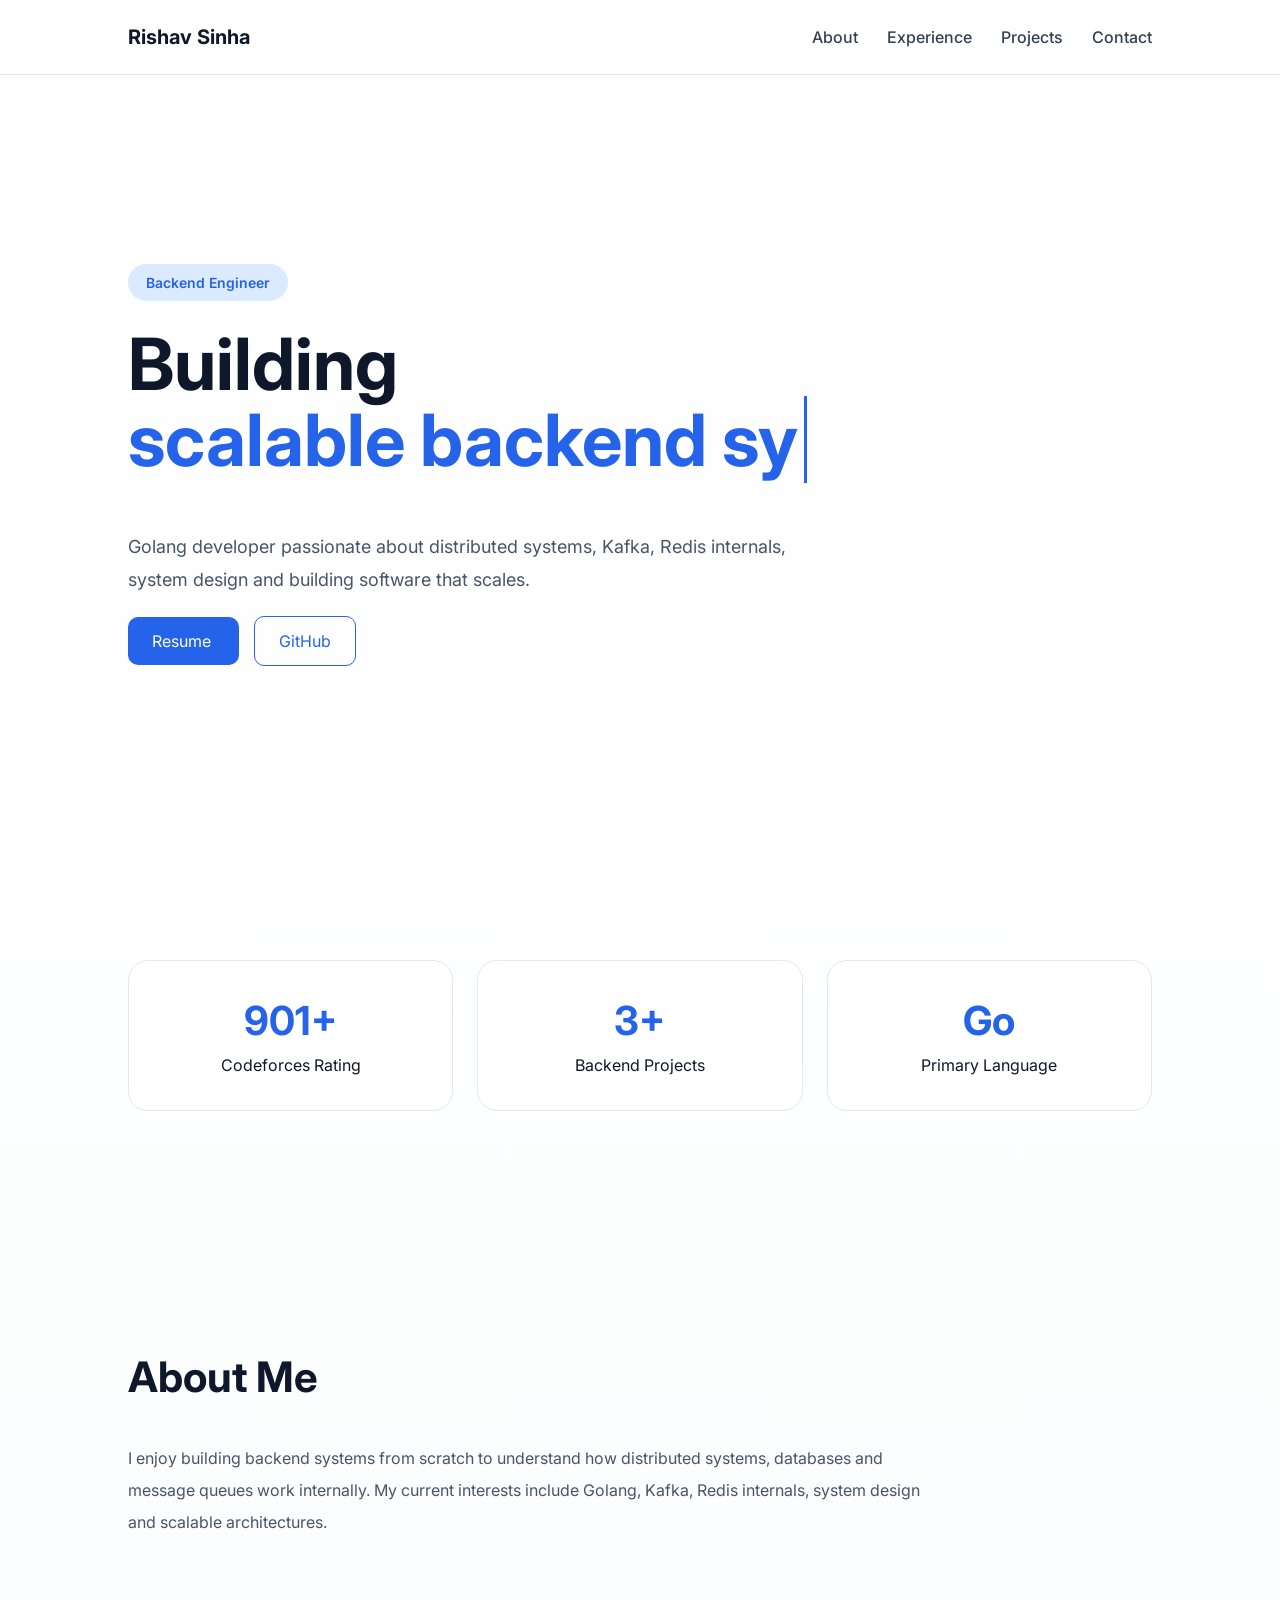
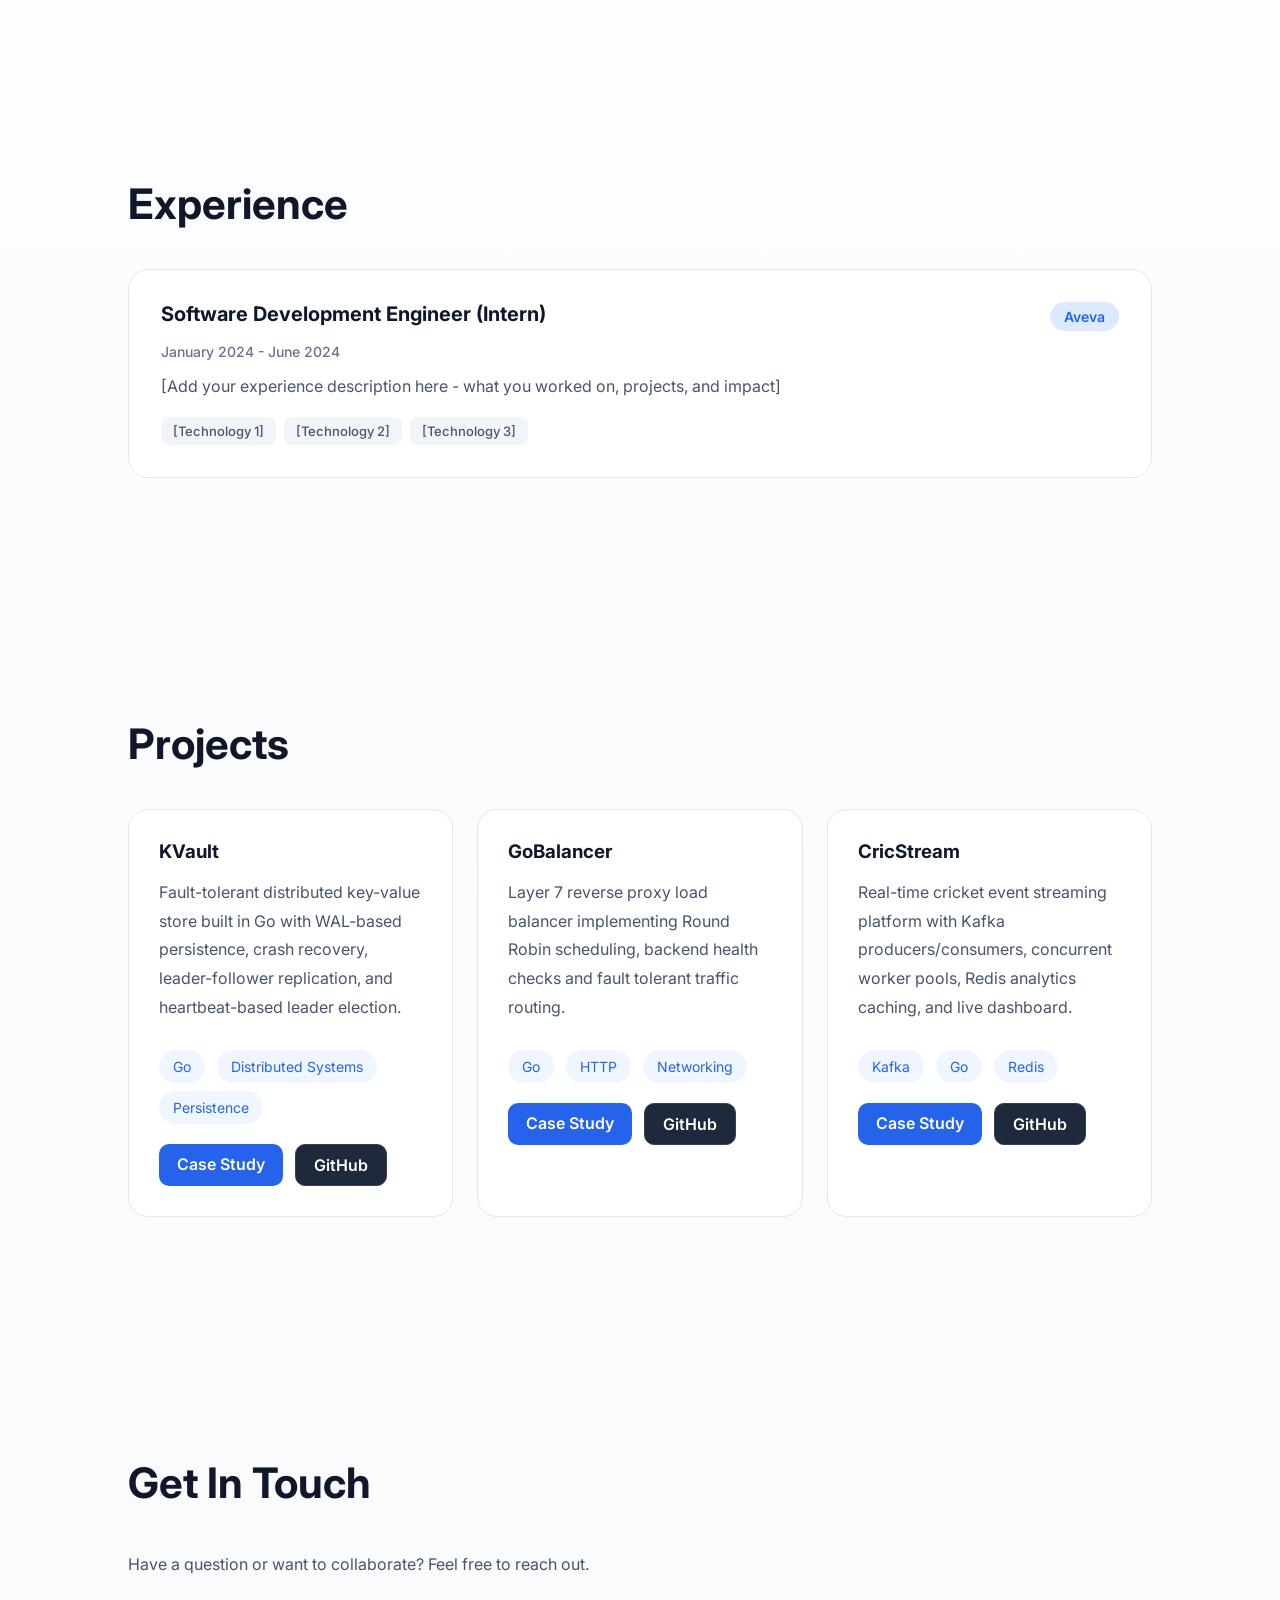
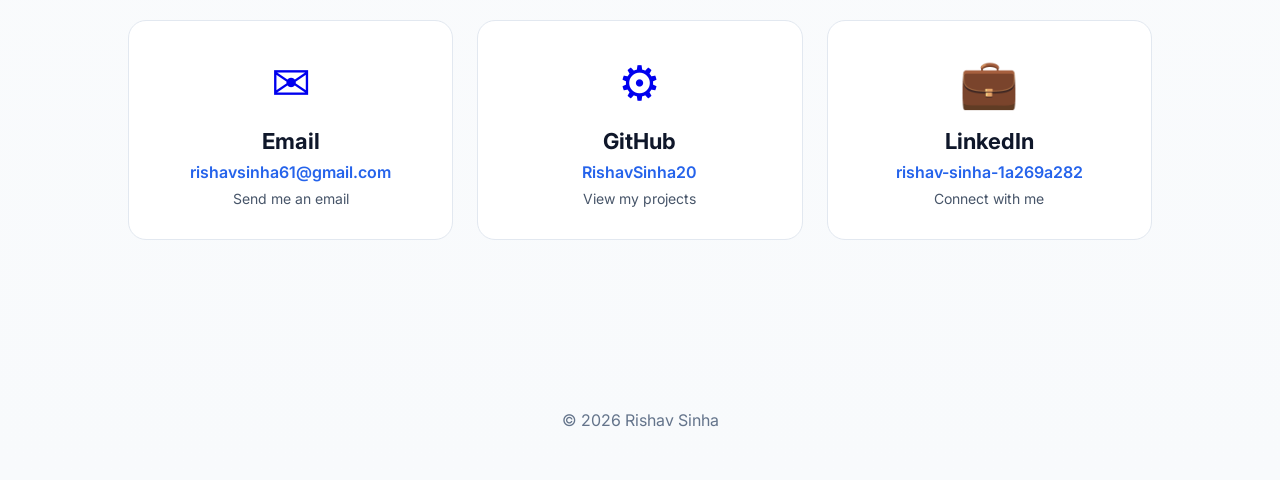
==== commit 80bc6e9a: "Added case study pages and updated portfolio" ====
--- a/index.html
+++ b/index.html
@@ -139,17 +139,33 @@
 
             <div class="project">
 
-                <h3>Redis Clone</h3>
+                <h3>KVault</h3>
 
                 <p>
-                    Built an in-memory key value database in Go
-                    supporting concurrent client connections.
+                    Fault-tolerant distributed key-value store built in Go with WAL-based
+                    persistence, crash recovery, leader-follower replication, and heartbeat-based
+                    leader election.
                 </p>
 
                 <div class="tags">
                     <span>Go</span>
-                    <span>TCP</span>
-                    <span>Concurrency</span>
+                    <span>Distributed Systems</span>
+                    <span>Persistence</span>
+                </div>
+
+                <div class="project-buttons">
+
+                    <a href="projects/kvault.html"
+                       class="project-btn">
+                        Case Study
+                    </a>
+
+                    <a href="https://github.com/RishavSinha20/kvault"
+                       target="_blank"
+                       class="project-btn secondary">
+                        GitHub
+                    </a>
+
                 </div>
 
             </div>
@@ -189,17 +205,33 @@
 
             <div class="project">
 
-                <h3>Kafka CricStream</h3>
+                <h3>CricStream</h3>
 
                 <p>
-                    Real-time cricket event processing platform
-                    built using Kafka producers and consumers.
+                    Real-time cricket event streaming platform with
+                    Kafka producers/consumers, concurrent worker pools,
+                    Redis analytics caching, and live dashboard.
                 </p>
 
                 <div class="tags">
                     <span>Kafka</span>
                     <span>Go</span>
-                    <span>Streaming</span>
+                    <span>Redis</span>
+                </div>
+
+                <div class="project-buttons">
+
+                    <a href="projects/cricstream.html"
+                       class="project-btn">
+                        Case Study
+                    </a>
+
+                    <a href="https://github.com/RishavSinha20/cricstream"
+                       target="_blank"
+                       class="project-btn secondary">
+                        GitHub
+                    </a>
+
                 </div>
 
             </div>
